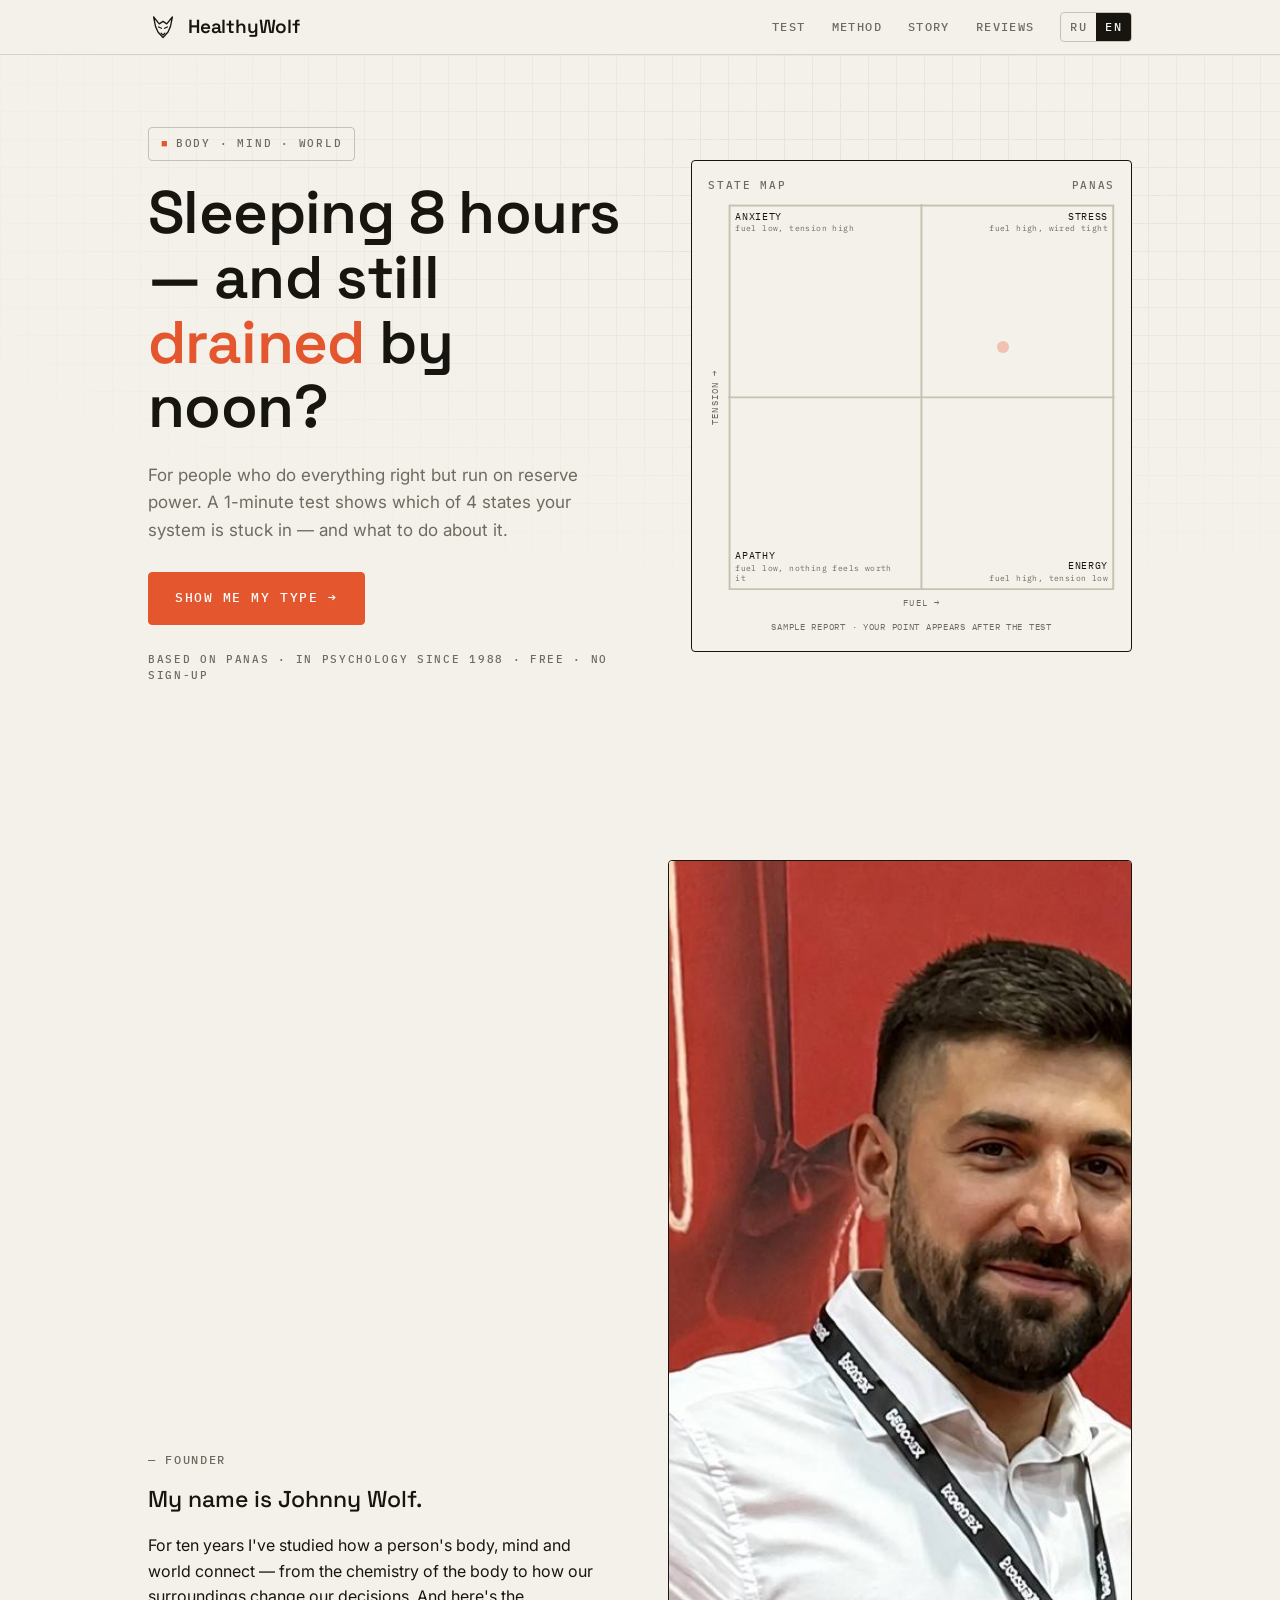
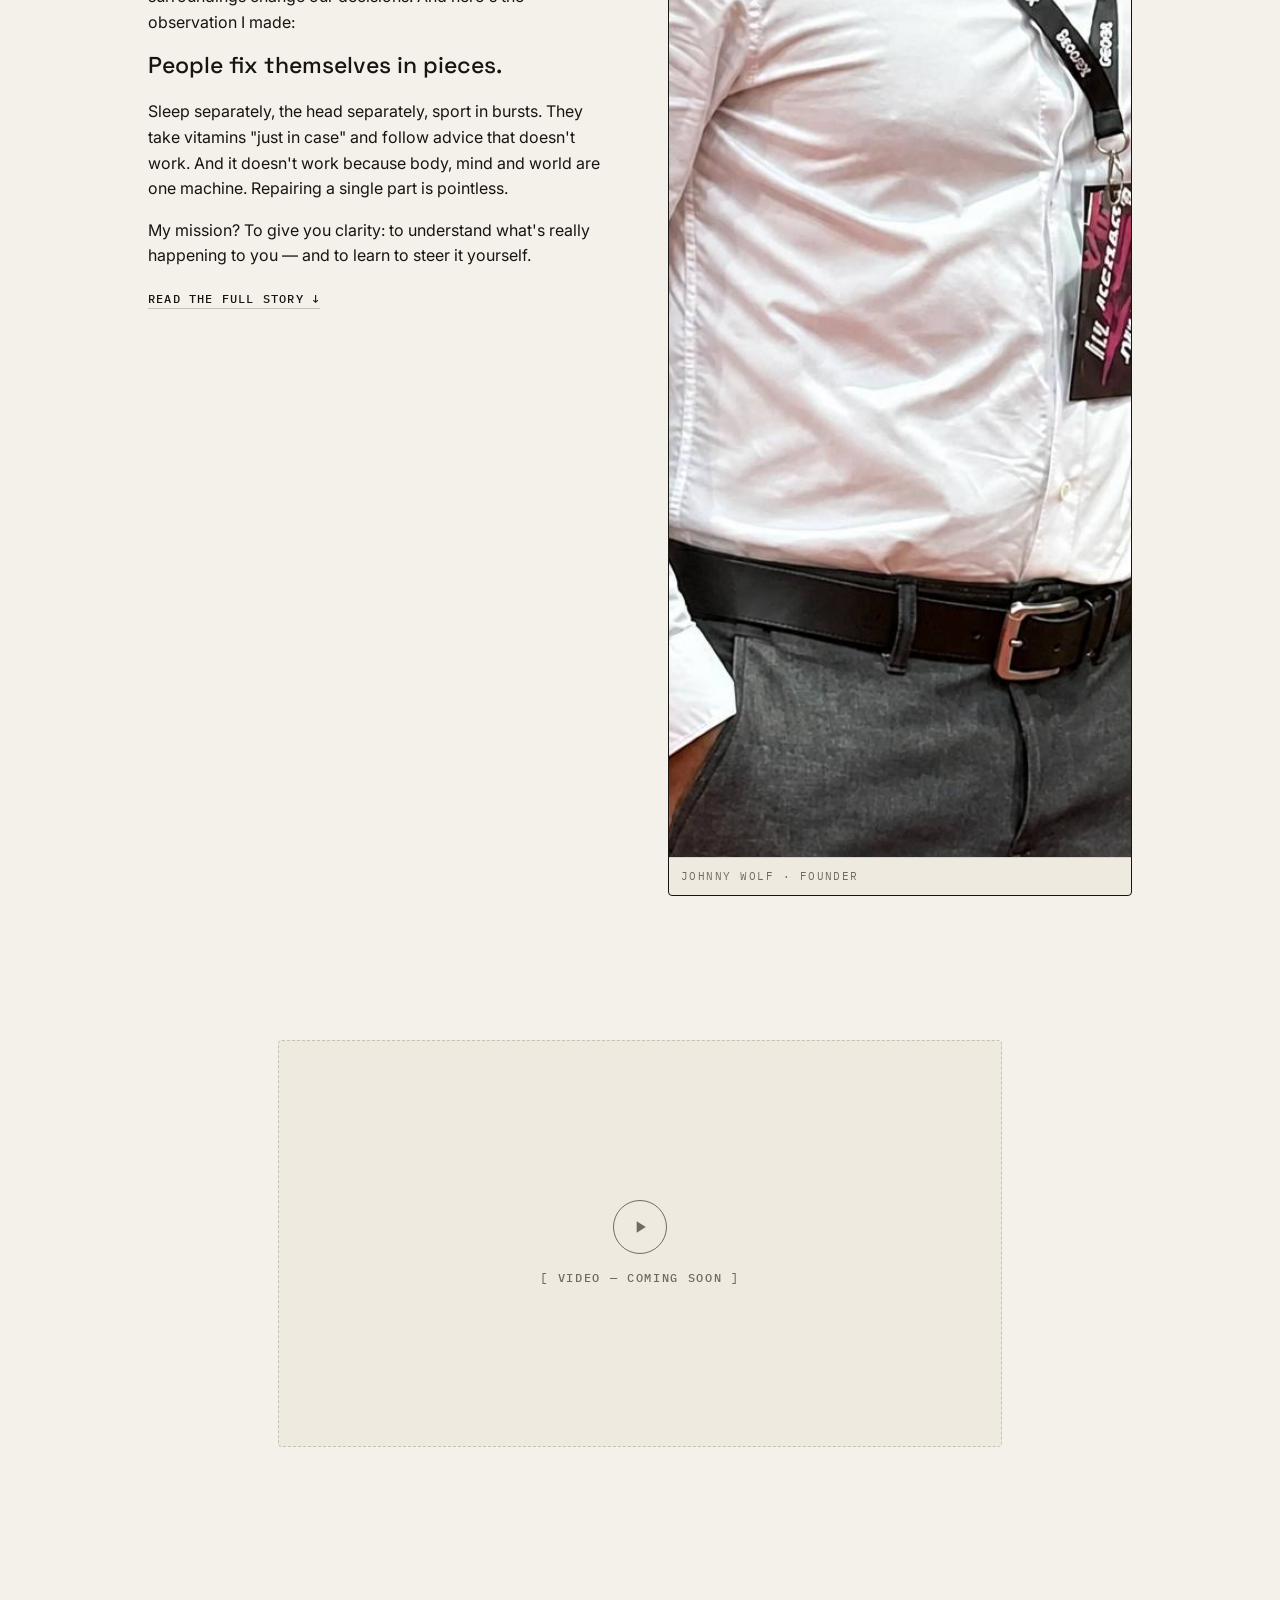
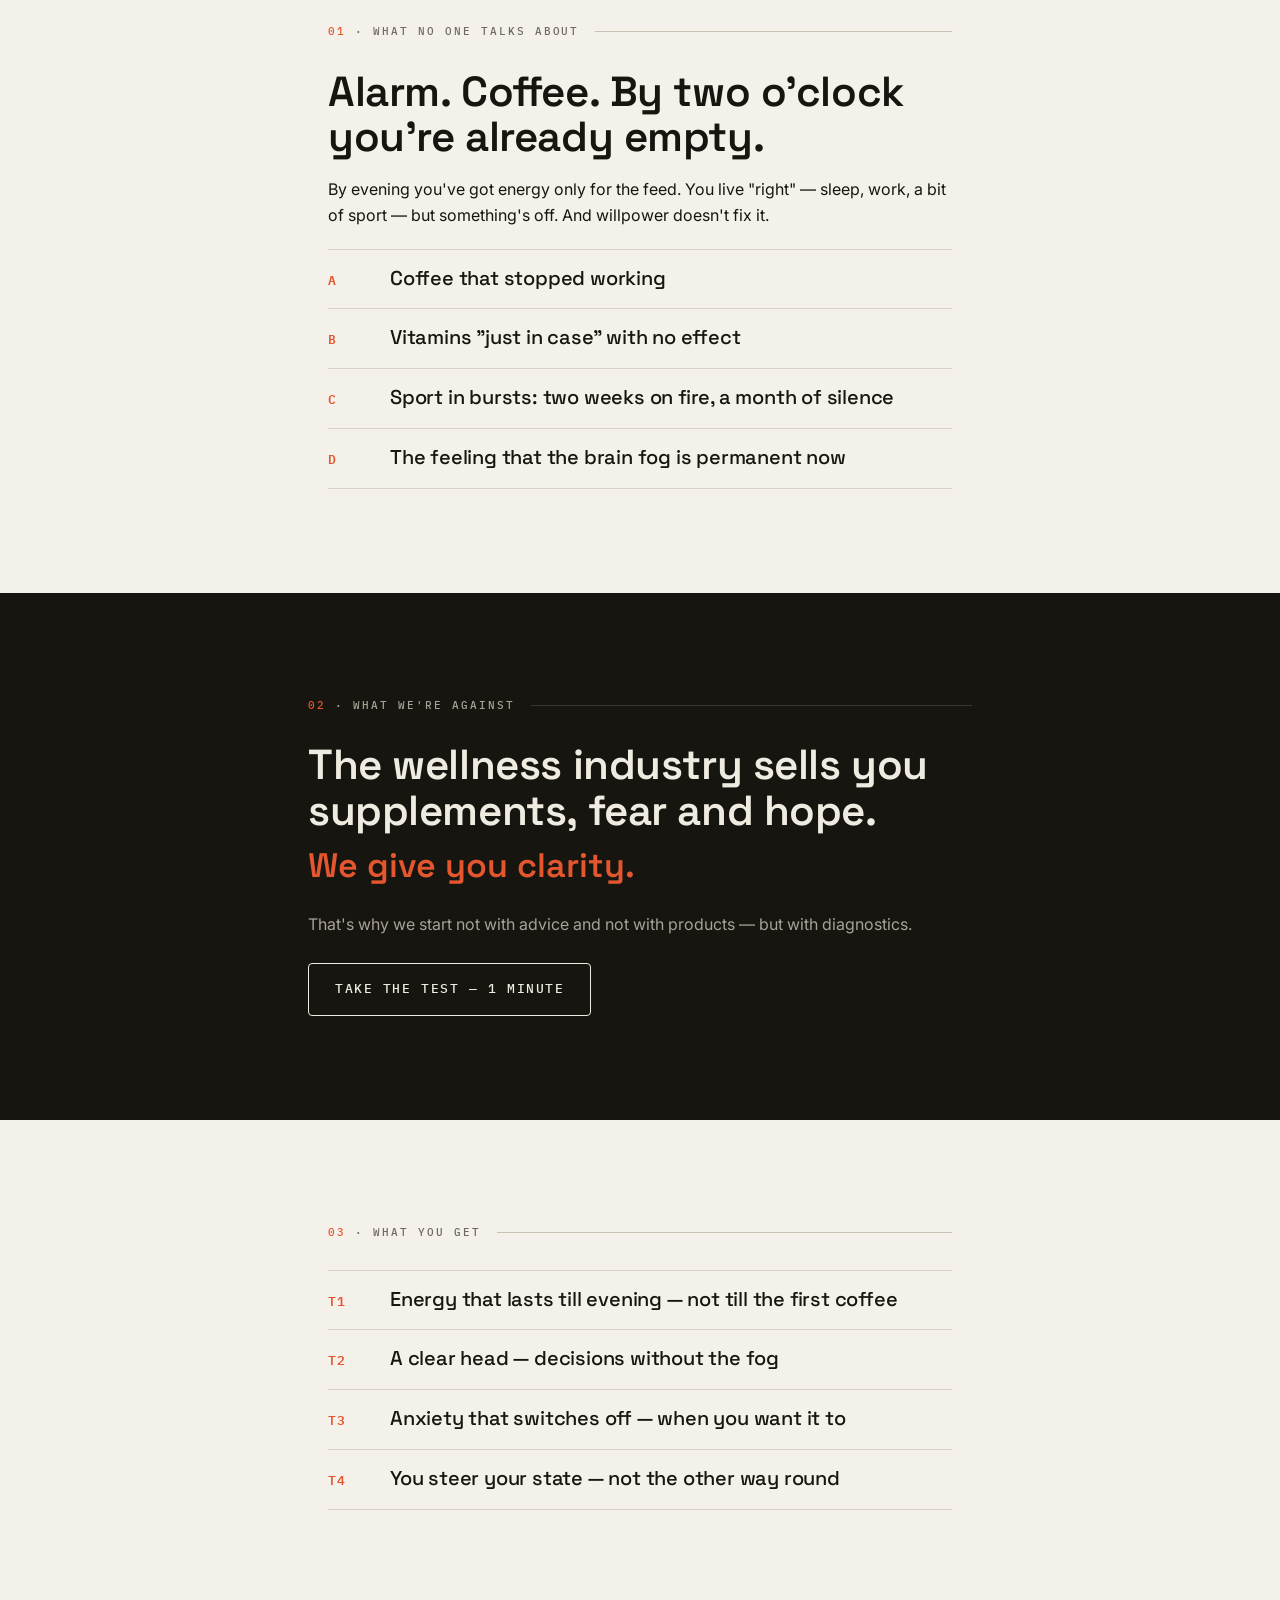
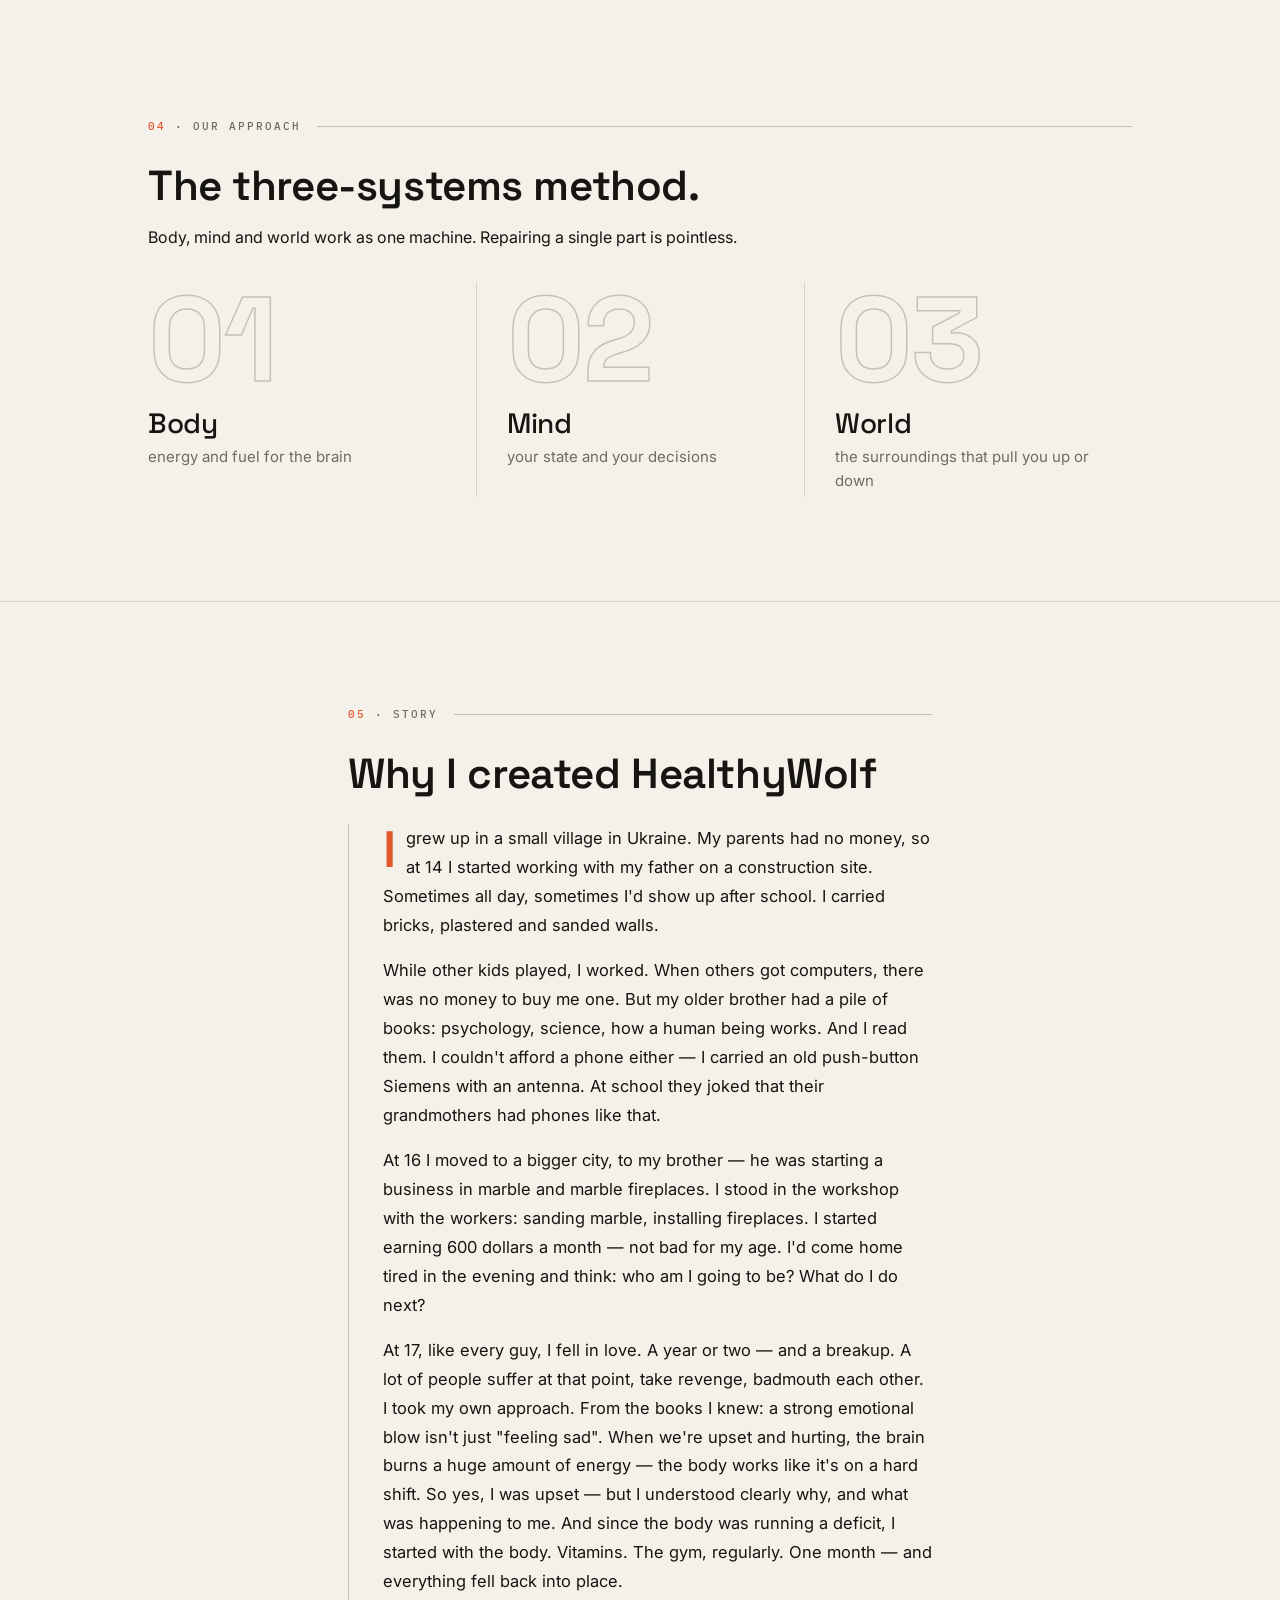
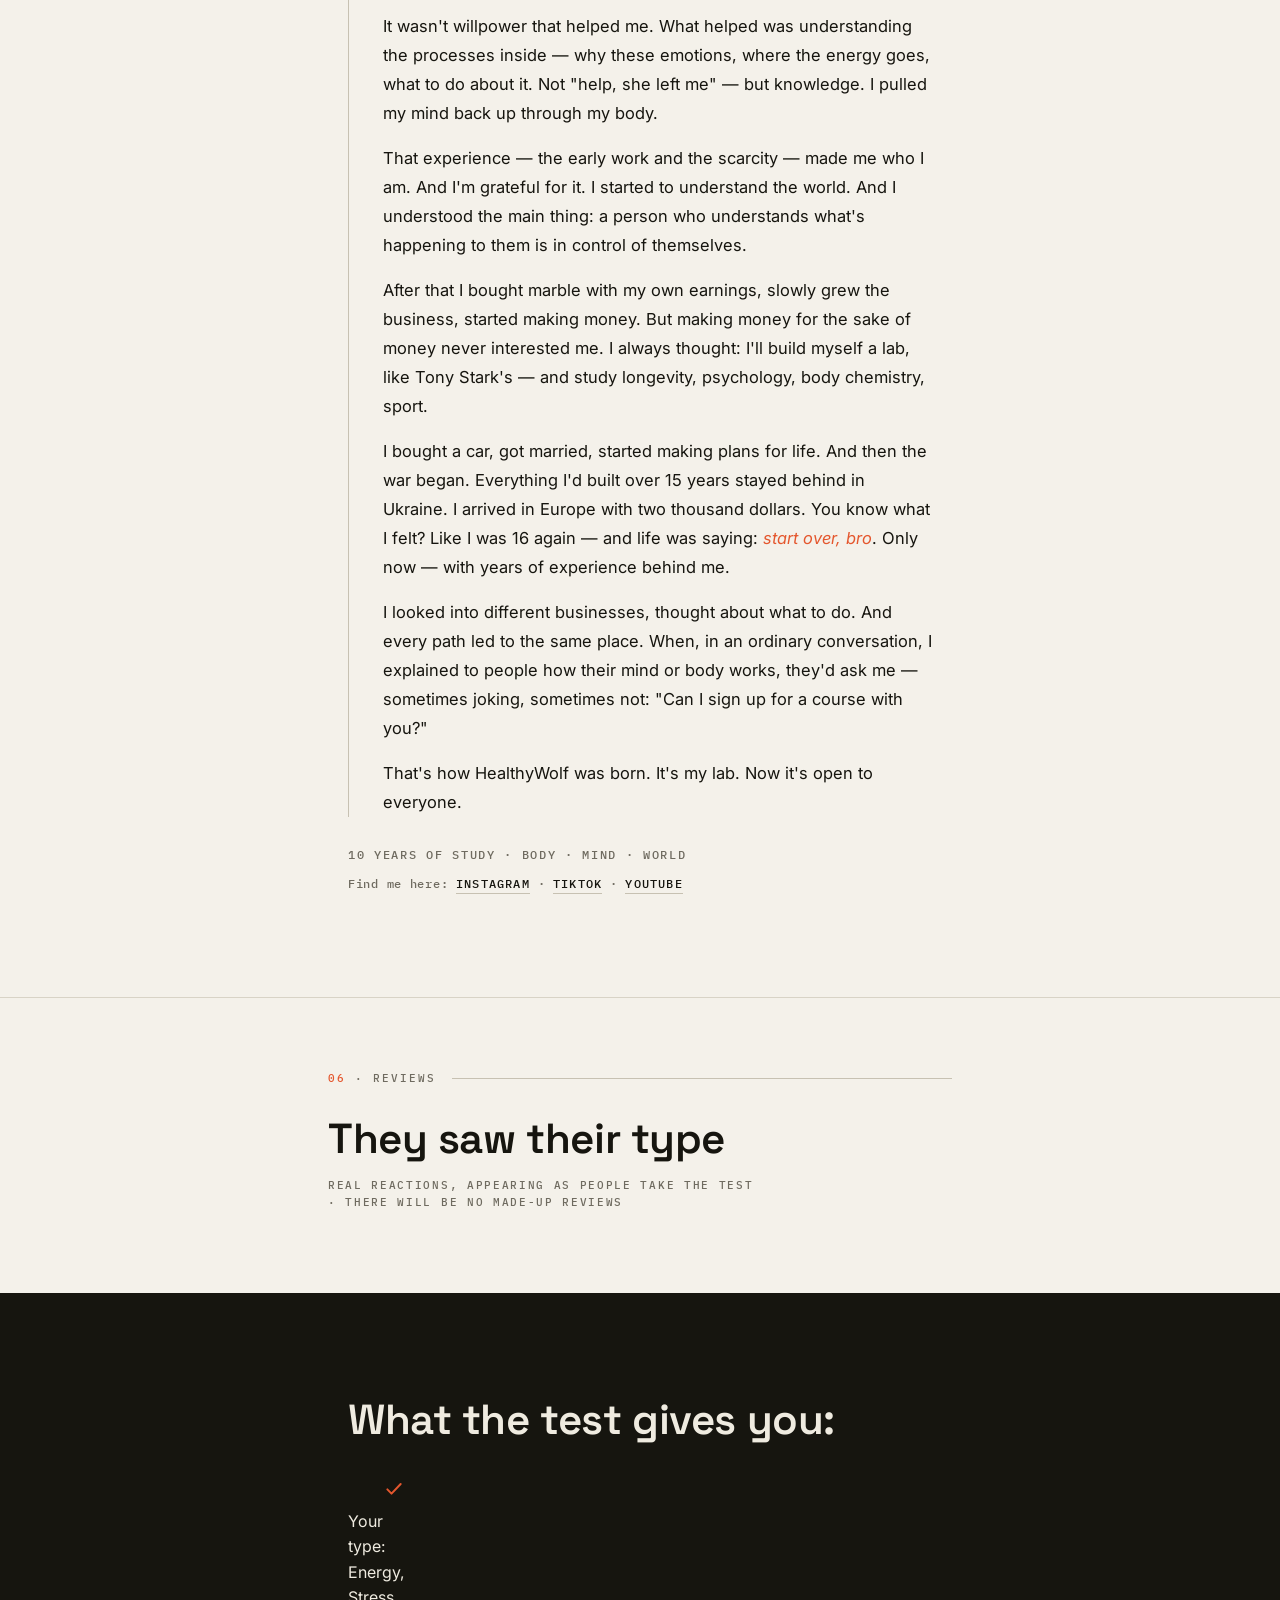
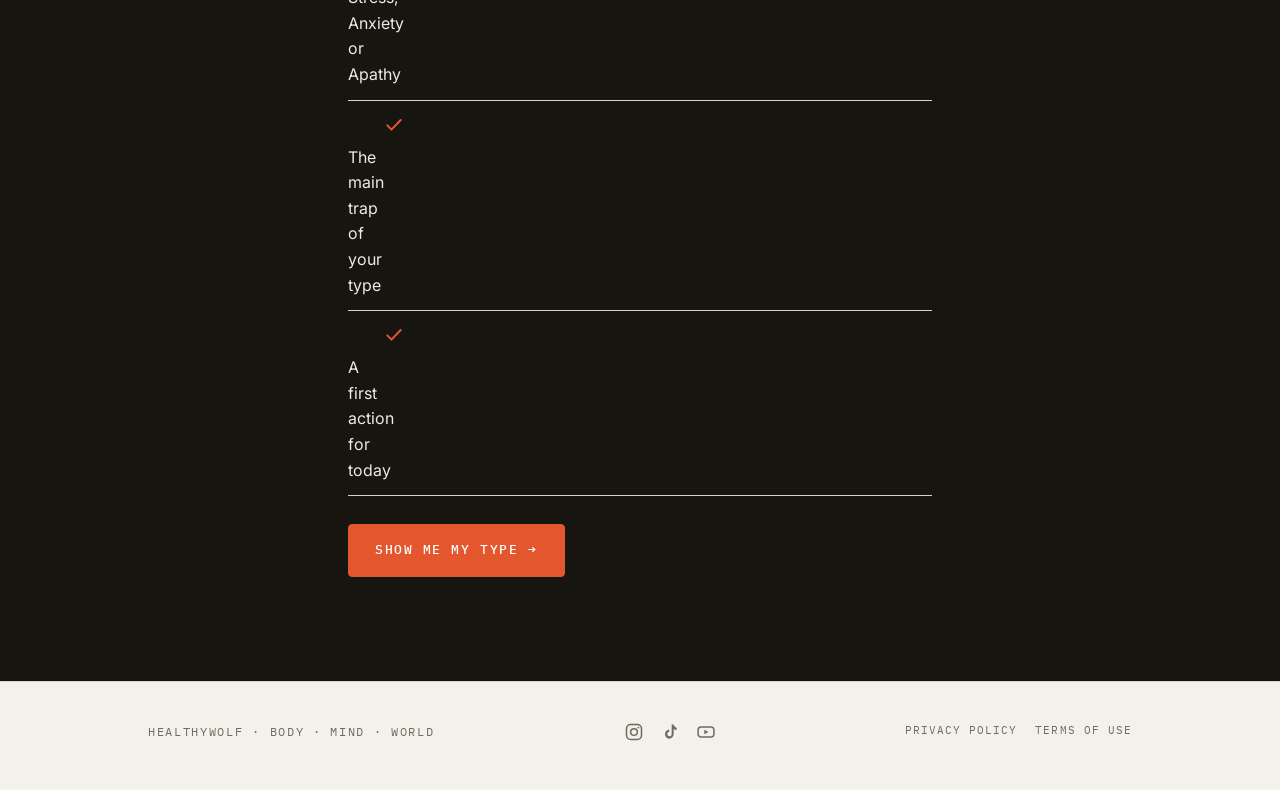
==== en/index.html @ 56a3a832 "Полная пересборка сайта: дизайн-система «Лабораторный отчёт» - Новый дизайн (бумага/чернила/оранжевы" ====
<!doctype html>
<html lang="en">
<head>
<meta charset="utf-8">
<meta name="viewport" content="width=device-width, initial-scale=1">
<title>HealthyWolf — body, mind, world. A 1-minute state test</title>
<meta name="description" content="Sleeping 8 hours and still drained by noon? A free 1-minute test based on PANAS shows which of 4 states your system is stuck in — Energy, Stress, Anxiety or Apathy — and what to do about it.">
<link rel="canonical" href="https://myhealthywolf.com/en/">
<link rel="alternate" hreflang="ru" href="https://myhealthywolf.com/">
<link rel="alternate" hreflang="en" href="https://myhealthywolf.com/en/">
<link rel="alternate" hreflang="x-default" href="https://myhealthywolf.com/">
<meta property="og:type" content="website">
<meta property="og:site_name" content="HealthyWolf">
<meta property="og:locale" content="en_US">
<meta property="og:url" content="https://myhealthywolf.com/en/">
<meta property="og:title" content="Which of the 4 states do you live in? A 1-minute test">
<meta property="og:description" content="Body, mind and world are one machine. A free PANAS-based test shows your type and your first action for today.">
<meta property="og:image" content="https://myhealthywolf.com/assets/og-en.png">
<meta property="og:image:width" content="1200">
<meta property="og:image:height" content="630">
<meta name="twitter:card" content="summary_large_image">
<meta name="twitter:title" content="Which of the 4 states do you live in? A 1-minute test">
<meta name="twitter:description" content="Body, mind and world are one machine. A free PANAS-based test shows your type.">
<meta name="twitter:image" content="https://myhealthywolf.com/assets/og-en.png">
<meta name="theme-color" content="#F4F1EA">
<link rel="icon" href="/assets/favicon.svg" type="image/svg+xml">
<link rel="apple-touch-icon" href="/assets/favicon.svg">
<link rel="preconnect" href="https://fonts.googleapis.com">
<link rel="preconnect" href="https://fonts.gstatic.com" crossorigin>
<link href="https://fonts.googleapis.com/css2?family=IBM+Plex+Mono:wght@400;500;600&family=Inter:wght@400;500;600&family=Space+Grotesk:wght@500;600;700&display=swap" rel="stylesheet">
<link rel="stylesheet" href="/assets/lab.css">
<script>document.documentElement.className += " js";</script>
<!-- ANALYTICS -->
</head>
<body>
<a class="skip" href="#test">To the test</a>

<!-- ============ NAV ============ -->
<header class="nav">
  <div class="nav__in">
    <a class="brand" href="/en/" aria-label="HealthyWolf — home">
      <svg viewBox="0 0 48 48" fill="none" stroke="currentColor" stroke-width="2.1" stroke-linejoin="round" stroke-linecap="round" aria-hidden="true">
        <path d="M9 8 L18 19 L24 15 L30 19 L39 8 L36 23 L32 32 L24 41 L16 32 L12 23 Z"/>
        <path d="M17 24 L21.5 26"/><path d="M31 24 L26.5 26"/><path d="M21 34 L24 37 L27 34"/>
      </svg>
      <span class="brand__name">Healthy<b>Wolf</b></span>
    </a>
    <button class="burger" aria-label="Menu" aria-expanded="false"><span></span></button>
    <nav class="nav__links" aria-label="Main navigation">
      <a href="/en/test/">Test</a>
      <a href="#method">Method</a>
      <a href="#story">Story</a>
      <a href="#reviews">Reviews</a>
      <span class="lang">
        <a href="/">RU</a>
        <a href="/en/" aria-current="true">EN</a>
      </span>
    </nav>
  </div>
</header>

<main>

<!-- ============ 2 · HERO ============ -->
<section class="hero" id="test">
  <div class="hero__grid-bg" aria-hidden="true"></div>
  <div class="wrap hero__in">
    <div>
      <span class="stamp"><span class="dot">■</span> Body · Mind · World</span>
      <h1>Sleeping 8 hours — and still <span class="accent">drained</span> by noon?</h1>
      <p class="hero__sub">For people who do everything right but run on reserve power. A 1-minute test shows which of 4 states your system is stuck in — and what to do about it.</p>
      <div class="hero__cta">
        <a class="btn btn--accent" href="/en/test/">Show me my type →</a>
      </div>
      <div class="mono sm hero__facts">Based on PANAS · in psychology since 1988 · free · no sign-up</div>
    </div>
    <div>
      <div class="quad">
        <div class="quad__head">
          <span class="mono sm">State map</span>
          <span class="mono sm">PANAS</span>
        </div>
        <div class="quad__plotwrap">
          <span class="quad__axis-y">Tension →</span>
          <div class="quad__plot">
            <svg class="quad__svg" viewBox="0 0 100 100" preserveAspectRatio="none" aria-hidden="true">
              <rect x="0.4" y="0.4" width="99.2" height="99.2" fill="none" stroke="#C7C1B2" stroke-width="0.5"/>
              <line x1="50" y1="0" x2="50" y2="100" stroke="#C7C1B2" stroke-width="0.5"/>
              <line x1="0" y1="50" x2="100" y2="50" stroke="#C7C1B2" stroke-width="0.5"/>
            </svg>
            <div class="quad__label tl">Anxiety<small>fuel low, tension high</small></div>
            <div class="quad__label tr">Stress<small>fuel high, wired tight</small></div>
            <div class="quad__label bl">Apathy<small>fuel low, nothing feels worth it</small></div>
            <div class="quad__label br">Energy<small>fuel high, tension low</small></div>
            <span class="quad__pt sample" style="left:71%;bottom:63%"></span>
          </div>
          <span class="quad__axis-x">Fuel →</span>
        </div>
        <div class="quad__note">sample report · your point appears after the test</div>
      </div>
    </div>
  </div>
</section>

<!-- ============ 3 · FOUNDER INTRO ============ -->
<section class="tight">
  <div class="wrap cols2">
    <div class="reveal">
      <span class="mono">— Founder</span>
      <p class="lead" style="margin-top:14px">My name is Johnny Wolf.</p>
      <p>For ten years I've studied how a person's body, mind and world connect — from the chemistry of the body to how our surroundings change our decisions. And here's the observation I made:</p>
      <p class="lead accent">People fix themselves in pieces.</p>
      <p>Sleep separately, the head separately, sport in bursts. They take vitamins "just in case" and follow advice that doesn't work. And it doesn't work because body, mind and world are one machine. Repairing a single part is pointless.</p>
      <p>My mission? To give you clarity: to understand what's really happening to you — and to learn to steer it yourself.</p>
      <a class="tlink" href="#story">Read the full story ↓</a>
    </div>
    <div class="reveal">
      <figure class="photo" style="margin:0">
        <img src="/assets/janov.png" alt="Johnny Wolf, founder of HealthyWolf" loading="lazy" width="980" height="1596">
        <figcaption class="photo__cap">Johnny Wolf · Founder</figcaption>
      </figure>
    </div>
  </div>
</section>

<!-- ============ 4 · VIDEO SLOT ============ -->
<section class="tight">
  <div class="wrap" style="max-width:820px">
    <div class="videoslot reveal">
      <span class="play"><svg viewBox="0 0 24 24" fill="currentColor" aria-hidden="true"><path d="M8 5v14l11-7z"/></svg></span>
      <span class="mono">[ Video — coming soon ]</span>
    </div>
  </div>
</section>

<!-- ============ 5 · PAIN ============ -->
<section>
  <div class="wrap" style="max-width:720px">
    <div class="rule"><span><span class="num">01</span> · What no one talks about</span></div>
    <h2 class="reveal">Alarm. Coffee. By two o'clock you're already empty.</h2>
    <p class="reveal" style="margin-top:18px">By evening you've got energy only for the feed. You live "right" — sleep, work, a bit of sport — but something's off. And willpower doesn't fix it.</p>
    <div class="ledger reveal" style="margin-top:20px">
      <div class="ledger__row"><span class="ledger__i">A</span><div><h3>Coffee that stopped working</h3></div></div>
      <div class="ledger__row"><span class="ledger__i">B</span><div><h3>Vitamins "just in case" with no effect</h3></div></div>
      <div class="ledger__row"><span class="ledger__i">C</span><div><h3>Sport in bursts: two weeks on fire, a month of silence</h3></div></div>
      <div class="ledger__row"><span class="ledger__i">D</span><div><h3>The feeling that the brain fog is permanent now</h3></div></div>
    </div>
  </div>
</section>

<!-- ============ 6 · ENEMY (dark) ============ -->
<section class="dark">
  <div class="wrap" style="max-width:760px">
    <div class="rule"><span><span class="num">02</span> · What we're against</span></div>
    <h2 class="reveal">The wellness industry sells you supplements, fear and hope.</h2>
    <p class="enemy-line reveal">We give you clarity.</p>
    <p class="reveal">That's why we start not with advice and not with products — but with diagnostics.</p>
    <div class="reveal" style="margin-top:26px">
      <a class="btn btn--ghost" href="/en/test/">Take the test — 1 minute</a>
    </div>
  </div>
</section>

<!-- ============ 7 · WHAT YOU GET ============ -->
<section>
  <div class="wrap" style="max-width:720px">
    <div class="rule"><span><span class="num">03</span> · What you get</span></div>
    <div class="ledger reveal">
      <div class="ledger__row"><span class="ledger__i">T1</span><div><h3>Energy that lasts till evening — not till the first coffee</h3></div></div>
      <div class="ledger__row"><span class="ledger__i">T2</span><div><h3>A clear head — decisions without the fog</h3></div></div>
      <div class="ledger__row"><span class="ledger__i">T3</span><div><h3>Anxiety that switches off — when you want it to</h3></div></div>
      <div class="ledger__row"><span class="ledger__i">T4</span><div><h3>You steer your state — not the other way round</h3></div></div>
    </div>
  </div>
</section>

<!-- ============ 8 · METHOD ============ -->
<section id="method">
  <div class="wrap">
    <div class="rule"><span><span class="num">04</span> · Our approach</span></div>
    <h2 class="reveal">The three-systems method.</h2>
    <p class="reveal" style="margin-top:16px;max-width:60ch">Body, mind and world work as one machine. Repairing a single part is pointless.</p>
    <div class="cols3">
      <div class="reveal">
        <span class="ghost-num">01</span>
        <h3>Body</h3>
        <p>energy and fuel for the brain</p>
      </div>
      <div class="reveal">
        <span class="ghost-num">02</span>
        <h3>Mind</h3>
        <p>your state and your decisions</p>
      </div>
      <div class="reveal">
        <span class="ghost-num">03</span>
        <h3>World</h3>
        <p>the surroundings that pull you up or down</p>
      </div>
    </div>
  </div>
</section>

<hr class="divider">

<!-- ============ 9 · STORY ============ -->
<section id="story">
  <div class="wrap story">
    <div class="rule"><span><span class="num">05</span> · Story</span></div>
    <h2 class="reveal" style="margin-bottom:28px">Why I created HealthyWolf</h2>
    <div class="story__body reveal">
      <p>I grew up in a small village in Ukraine. My parents had no money, so at 14 I started working with my father on a construction site. Sometimes all day, sometimes I'd show up after school. I carried bricks, plastered and sanded walls.</p>
      <p>While other kids played, I worked. When others got computers, there was no money to buy me one. But my older brother had a pile of books: psychology, science, how a human being works. And I read them. I couldn't afford a phone either — I carried an old push-button Siemens with an antenna. At school they joked that their grandmothers had phones like that.</p>
      <p>At 16 I moved to a bigger city, to my brother — he was starting a business in marble and marble fireplaces. I stood in the workshop with the workers: sanding marble, installing fireplaces. I started earning 600 dollars a month — not bad for my age. I'd come home tired in the evening and think: who am I going to be? What do I do next?</p>
      <p>At 17, like every guy, I fell in love. A year or two — and a breakup. A lot of people suffer at that point, take revenge, badmouth each other. I took my own approach. From the books I knew: a strong emotional blow isn't just "feeling sad". When we're upset and hurting, the brain burns a huge amount of energy — the body works like it's on a hard shift. So yes, I was upset — but I understood clearly why, and what was happening to me. And since the body was running a deficit, I started with the body. Vitamins. The gym, regularly. One month — and everything fell back into place.</p>
      <p>It wasn't willpower that helped me. What helped was understanding the processes inside — why these emotions, where the energy goes, what to do about it. Not "help, she left me" — but knowledge. I pulled my mind back up through my body.</p>
      <p>That experience — the early work and the scarcity — made me who I am. And I'm grateful for it. I started to understand the world. And I understood the main thing: a person who understands what's happening to them is in control of themselves.</p>
      <p>After that I bought marble with my own earnings, slowly grew the business, started making money. But making money for the sake of money never interested me. I always thought: I'll build myself a lab, like Tony Stark's — and study longevity, psychology, body chemistry, sport.</p>
      <p>I bought a car, got married, started making plans for life. And then the war began. Everything I'd built over 15 years stayed behind in Ukraine. I arrived in Europe with two thousand dollars. You know what I felt? Like I was 16 again — and life was saying: <em class="accent">start over, bro</em>. Only now — with years of experience behind me.</p>
      <p>I looked into different businesses, thought about what to do. And every path led to the same place. When, in an ordinary conversation, I explained to people how their mind or body works, they'd ask me — sometimes joking, sometimes not: "Can I sign up for a course with you?"</p>
      <p>That's how HealthyWolf was born. It's my lab. Now it's open to everyone.</p>
    </div>
    <div class="mono" style="margin-top:28px">10 years of study · Body · Mind · World</div>
    <div class="mono" style="margin-top:10px;text-transform:none;letter-spacing:0.06em">Find me here:
      <a class="tlink" href="https://instagram.com/myhealthywolf" target="_blank" rel="noopener">Instagram</a> ·
      <a class="tlink" href="https://tiktok.com/@myhealthywolf" target="_blank" rel="noopener">TikTok</a> ·
      <a class="tlink" href="https://youtube.com/@myhealthywolf" target="_blank" rel="noopener">YouTube</a>
    </div>
  </div>
</section>

<hr class="divider">

<!-- ============ 10 · REVIEWS ============ -->
<section id="reviews" class="tight">
  <div class="wrap" style="max-width:720px">
    <div class="rule"><span><span class="num">06</span> · Reviews</span></div>
    <h2 class="reveal">They saw their type</h2>
    <p class="mono sm reveal" style="margin-top:16px">Real reactions, appearing as people take the test · there will be no made-up reviews</p>
  </div>
</section>

<!-- ============ 11 · FINAL ============ -->
<section class="dark">
  <div class="wrap" style="max-width:680px">
    <h2 class="reveal">What the test gives you:</h2>
    <ul class="checks reveal" style="margin-top:22px">
      <li><svg class="check-ic" viewBox="0 0 24 24" fill="none" stroke="currentColor" stroke-width="2.4" stroke-linecap="round" stroke-linejoin="round" aria-hidden="true"><path d="M4 12.5l5 5L20 6"/></svg><span>Your type: Energy, Stress, Anxiety or Apathy</span></li>
      <li><svg class="check-ic" viewBox="0 0 24 24" fill="none" stroke="currentColor" stroke-width="2.4" stroke-linecap="round" stroke-linejoin="round" aria-hidden="true"><path d="M4 12.5l5 5L20 6"/></svg><span>The main trap of your type</span></li>
      <li><svg class="check-ic" viewBox="0 0 24 24" fill="none" stroke="currentColor" stroke-width="2.4" stroke-linecap="round" stroke-linejoin="round" aria-hidden="true"><path d="M4 12.5l5 5L20 6"/></svg><span>A first action for today</span></li>
    </ul>
    <a class="btn btn--accent reveal" href="/en/test/">Show me my type →</a>
  </div>
</section>

</main>

<!-- ============ 12 · FOOTER ============ -->
<footer class="footer">
  <div class="wrap footer__in">
    <div class="footer__brand">HealthyWolf · Body · Mind · World</div>
    <div class="footer__soc">
      <a href="https://instagram.com/myhealthywolf" target="_blank" rel="noopener" aria-label="Instagram">
        <svg viewBox="0 0 24 24" fill="none" stroke="currentColor" stroke-width="1.8" aria-hidden="true"><rect x="3" y="3" width="18" height="18" rx="5"/><circle cx="12" cy="12" r="4"/><circle cx="17.3" cy="6.7" r="1.1" fill="currentColor" stroke="none"/></svg>
      </a>
      <a href="https://tiktok.com/@myhealthywolf" target="_blank" rel="noopener" aria-label="TikTok">
        <svg viewBox="0 0 24 24" fill="currentColor" aria-hidden="true"><path d="M16.5 3c.3 2 1.5 3.5 3.5 3.9v2.6c-1.3 0-2.6-.4-3.6-1.1v6.1c0 3.1-2.4 5.5-5.4 5.5S6 17.6 6 14.5c0-2.9 2.2-5.2 5-5.4v2.7c-1.3.2-2.3 1.3-2.3 2.7 0 1.5 1.2 2.7 2.7 2.7s2.6-1.2 2.6-2.8V3h2.5z"/></svg>
      </a>
      <a href="https://youtube.com/@myhealthywolf" target="_blank" rel="noopener" aria-label="YouTube">
        <svg viewBox="0 0 24 24" fill="none" stroke="currentColor" stroke-width="1.8" aria-hidden="true"><rect x="2.5" y="6" width="19" height="12" rx="3.5"/><path d="M10 9.2l5 2.8-5 2.8z" fill="currentColor" stroke="none"/></svg>
      </a>
    </div>
    <div class="footer__legal">
      <a href="/en/privacy/">Privacy Policy</a>
      <a href="/en/terms/">Terms of Use</a>
    </div>
  </div>
</footer>

<script src="/assets/hw.js" defer></script>
</body>
</html>
---- assets/lab.css ----
/* ==========================================================================
   HealthyWolf — дизайн-система «Лабораторный отчёт».
   Единый CSS для всех страниц (RU в корне, EN в /en/).
   Тёплая бумага, чернила, единственный акцент — оранжевый (только по делу).
   ========================================================================== */

/* -------- токены -------- */
:root {
  --paper:   #F4F1EA;   /* фон — тёплая бумага */
  --paper-2: #EEEAE0;   /* чуть темнее для плашек */
  --ink:     #16150F;   /* текст — чернила */
  --ink-2:   #6F6B60;   /* вторичный текст (AA на бумаге ≈ 4.7:1) */
  --line:    #D8D3C6;   /* линии, волосяные разделители */
  --line-2:  #C7C1B2;   /* линии чуть контрастнее */
  --accent:  #E4572E;   /* ЕДИНСТВЕННЫЙ акцент */
  --cream:   #EFEBE0;   /* текст на тёмной секции */
  --cream-2: #A8A296;   /* вторичный текст на тёмной секции */

  --mono: "IBM Plex Mono", ui-monospace, "SFMono-Regular", Menlo, monospace;
  --sans: "Inter", system-ui, -apple-system, "Segoe UI", Roboto, sans-serif;
  --display: "Space Grotesk", var(--sans);

  --maxw: 1080px;
  --pad: clamp(20px, 5vw, 48px);
  --radius: 4px;
}

*, *::before, *::after { box-sizing: border-box; }

html { -webkit-text-size-adjust: 100%; scroll-behavior: smooth; }

body {
  margin: 0;
  background: var(--paper);
  color: var(--ink);
  font-family: var(--sans);
  font-size: 16px;
  line-height: 1.6;
  font-weight: 400;
  -webkit-font-smoothing: antialiased;
  text-rendering: optimizeLegibility;
  overflow-x: hidden;
}

img { max-width: 100%; display: block; }
a { color: inherit; }

/* -------- типографика -------- */
h1, h2, h3 {
  font-family: var(--display);
  font-weight: 600;
  line-height: 1.08;
  letter-spacing: -0.01em;
  margin: 0;
}
h1 { font-size: clamp(32px, 8vw, 60px); }
h2 { font-size: clamp(26px, 6vw, 42px); }
h3 { font-size: clamp(20px, 4.5vw, 28px); }

p { margin: 0 0 1em; max-width: 62ch; }
strong, b { font-weight: 600; }
em { font-style: italic; }

.accent { color: var(--accent); }
em.accent, .accent em { font-style: italic; }

/* mono-лейбл / данные */
.mono {
  font-family: var(--mono);
  text-transform: uppercase;
  letter-spacing: 0.14em;
  font-size: 12px;
  color: var(--ink-2);
  font-weight: 500;
}
.mono.sm { font-size: 10.5px; letter-spacing: 0.16em; }

/* mono-штамп в тонкой рамке [ ... ] */
.stamp {
  display: inline-flex;
  align-items: center;
  gap: 0.6em;
  font-family: var(--mono);
  text-transform: uppercase;
  letter-spacing: 0.16em;
  font-size: 11px;
  font-weight: 500;
  color: var(--ink-2);
  border: 1px solid var(--line-2);
  border-radius: var(--radius);
  padding: 7px 12px;
  background: transparent;
}
.stamp .dot { color: var(--accent); }

/* линейка-разделитель с mono-подписью: —— 01 · РАЗДЕЛ —— */
.rule {
  display: flex;
  align-items: center;
  gap: 16px;
  margin: 0 0 28px;
  font-family: var(--mono);
  text-transform: uppercase;
  letter-spacing: 0.18em;
  font-size: 11px;
  color: var(--ink-2);
  font-weight: 500;
}
.rule::after { content: ""; flex: 1; height: 1px; background: var(--line-2); }
.rule .num { color: var(--accent); }

/* контурные (stroke-only) огромные цифры */
.ghost-num {
  font-family: var(--display);
  font-weight: 700;
  font-size: clamp(56px, 14vw, 120px);
  line-height: 0.9;
  color: transparent;
  -webkit-text-stroke: 1.5px var(--line-2);
  letter-spacing: -0.02em;
}

/* -------- сетка / секции -------- */
.wrap { max-width: var(--maxw); margin: 0 auto; padding-left: var(--pad); padding-right: var(--pad); }
section { padding: clamp(56px, 11vw, 104px) 0; }
section.tight { padding: clamp(40px, 8vw, 72px) 0; }
.divider { border: none; border-top: 1px solid var(--line); margin: 0; }

/* -------- кнопки -------- */
.btn {
  display: inline-flex;
  align-items: center;
  gap: 0.6em;
  font-family: var(--mono);
  text-transform: uppercase;
  letter-spacing: 0.12em;
  font-size: 13px;
  font-weight: 500;
  padding: 15px 26px;
  border-radius: var(--radius);
  border: 1px solid var(--ink);
  background: var(--ink);
  color: var(--paper);
  cursor: pointer;
  text-decoration: none;
  transition: background .18s ease, color .18s ease, border-color .18s ease;
  -webkit-appearance: none;
  appearance: none;
}
.btn:hover { background: transparent; color: var(--ink); }

.btn--accent { background: var(--accent); border-color: var(--accent); color: #fff; }
.btn--accent:hover { background: transparent; color: var(--accent); }

.btn--ghost { background: transparent; color: var(--ink); }
.btn--ghost:hover { background: var(--ink); color: var(--paper); }

/* ghost-кнопка на тёмной секции */
.dark .btn--ghost { color: var(--cream); border-color: var(--cream); }
.dark .btn--ghost:hover { background: var(--accent); border-color: var(--accent); color: #fff; }

.btn--sm { padding: 11px 18px; font-size: 12px; }
.btn--block { display: flex; width: 100%; justify-content: center; }

/* текст-ссылка со стрелкой */
.tlink {
  font-family: var(--mono);
  text-transform: uppercase;
  letter-spacing: 0.1em;
  font-size: 12px;
  font-weight: 500;
  color: var(--ink);
  text-decoration: none;
  border-bottom: 1px solid var(--line-2);
  padding-bottom: 2px;
  transition: border-color .18s;
}
.tlink:hover { border-color: var(--accent); }

/* -------- NAV -------- */
.nav {
  position: sticky; top: 0; z-index: 50;
  background: color-mix(in srgb, var(--paper) 88%, transparent);
  -webkit-backdrop-filter: blur(8px); backdrop-filter: blur(8px);
  border-bottom: 1px solid var(--line);
}
.nav__in { max-width: var(--maxw); margin: 0 auto; padding: 12px var(--pad); display: flex; align-items: center; justify-content: space-between; gap: 16px; }
.brand { display: inline-flex; align-items: center; gap: 10px; text-decoration: none; color: var(--ink); }
.brand svg { width: 30px; height: 30px; display: block; }
.brand__name { font-family: var(--display); font-weight: 600; font-size: 19px; letter-spacing: -0.01em; }
.brand__name b { font-weight: 600; }

.nav__links { display: flex; align-items: center; gap: 26px; }
.nav__links a {
  font-family: var(--mono); text-transform: uppercase; letter-spacing: 0.12em;
  font-size: 11.5px; font-weight: 500; color: var(--ink-2); text-decoration: none;
  transition: color .15s;
}
.nav__links a:hover { color: var(--ink); }

.lang {
  display: inline-flex; border: 1px solid var(--line-2); border-radius: var(--radius);
  overflow: hidden; font-family: var(--mono); font-size: 11px; letter-spacing: 0.1em;
}
.lang a { padding: 5px 9px; text-decoration: none; color: var(--ink-2); }
.lang a[aria-current="true"] { background: var(--ink); color: var(--paper); }

.burger { display: none; background: none; border: 1px solid var(--line-2); border-radius: var(--radius); width: 40px; height: 38px; cursor: pointer; align-items: center; justify-content: center; }
.burger span { display: block; width: 18px; height: 1.5px; background: var(--ink); position: relative; }
.burger span::before, .burger span::after { content: ""; position: absolute; left: 0; width: 18px; height: 1.5px; background: var(--ink); }
.burger span::before { top: -5px; } .burger span::after { top: 5px; }

@media (max-width: 760px) {
  .nav__links {
    position: fixed; inset: 57px 0 auto 0; flex-direction: column; align-items: flex-start;
    gap: 0; background: var(--paper); border-bottom: 1px solid var(--line);
    padding: 8px var(--pad) 20px; transform: translateY(-120%); transition: transform .25s ease;
    box-shadow: 0 12px 24px rgba(0,0,0,.06);
  }
  .nav__links.open { transform: translateY(0); }
  .nav__links a { padding: 14px 0; width: 100%; border-bottom: 1px solid var(--line); font-size: 13px; }
  .nav__links .lang { margin-top: 14px; }
  .burger { display: inline-flex; }
}

/* -------- HERO -------- */
.hero { position: relative; padding-top: clamp(40px, 8vw, 72px); }
/* едва заметная миллиметровка */
.hero__grid-bg {
  position: absolute; inset: 0; pointer-events: none; z-index: 0;
  background-image:
    linear-gradient(var(--line) 1px, transparent 1px),
    linear-gradient(90deg, var(--line) 1px, transparent 1px);
  background-size: 28px 28px;
  -webkit-mask-image: radial-gradient(120% 80% at 70% 20%, #000 0%, transparent 72%);
  mask-image: radial-gradient(120% 80% at 70% 20%, #000 0%, transparent 72%);
  opacity: 0.5;
}
.hero__in { position: relative; z-index: 1; display: grid; grid-template-columns: 1.05fr 0.95fr; gap: clamp(28px, 5vw, 56px); align-items: center; }
.hero h1 { margin: 20px 0 22px; max-width: 15ch; }
.hero__sub { font-size: 17px; color: var(--ink-2); max-width: 44ch; margin-bottom: 28px; }
.hero__cta { display: flex; flex-wrap: wrap; align-items: center; gap: 18px; margin-bottom: 26px; }
.hero__facts { font-size: 10.5px; }

@media (max-width: 860px) {
  .hero__in { grid-template-columns: 1fr; }
  .hero__sub { max-width: 52ch; }
}

/* -------- КАРТА-КВАДРАНТ (прибор — единственная «коробка») -------- */
.quad {
  border: 1px solid var(--ink); border-radius: var(--radius); background: var(--paper);
  padding: 16px; position: relative;
}
.quad__head { display: flex; justify-content: space-between; align-items: baseline; margin-bottom: 10px; }
.quad__plotwrap { display: grid; grid-template-columns: 15px 1fr; grid-template-rows: 1fr 15px; gap: 5px; }
.quad__plot { grid-column: 2; grid-row: 1; position: relative; aspect-ratio: 1 / 1; width: 100%; }
.quad__svg { position: absolute; inset: 0; width: 100%; height: 100%; }
.quad__label {
  position: absolute; font-family: var(--mono); font-size: 9.5px; letter-spacing: 0.07em;
  text-transform: uppercase; color: var(--ink); line-height: 1.22; max-width: 44%;
}
.quad__label small { display: block; color: var(--ink-2); letter-spacing: 0.05em; font-size: 8px; margin-top: 2px; text-transform: none; }
.quad__label.tl { top: 7px; left: 7px; }
.quad__label.tr { top: 7px; right: 7px; text-align: right; }
.quad__label.bl { bottom: 7px; left: 7px; }
.quad__label.br { bottom: 7px; right: 7px; text-align: right; }
.quad__axis-x, .quad__axis-y { font-family: var(--mono); font-size: 9px; letter-spacing: 0.12em; text-transform: uppercase; color: var(--ink-2); align-self: center; justify-self: center; }
.quad__axis-x { grid-column: 2; grid-row: 2; }
.quad__axis-y { grid-column: 1; grid-row: 1; writing-mode: vertical-rl; rotate: 180deg; }

.quad__pt { position: absolute; width: 12px; height: 12px; border-radius: 50%; background: var(--accent); transform: translate(-50%, 50%); }
.quad__pt::after { content: ""; position: absolute; inset: -6px; border-radius: 50%; border: 1px solid var(--accent); opacity: .5; animation: pulse 2.6s ease-out infinite; }
.quad__pt.sample { background: color-mix(in srgb, var(--accent) 30%, transparent); }
.quad__pt.sample::after { display: none; }
.quad__note { font-family: var(--mono); font-size: 9px; letter-spacing: 0.08em; text-transform: uppercase; color: var(--ink-2); margin-top: 10px; text-align: center; }

@keyframes pulse { 0% { transform: scale(.7); opacity: .7; } 70% { transform: scale(1.9); opacity: 0; } 100% { opacity: 0; } }
@media (prefers-reduced-motion: reduce) { .quad__pt::after { animation: none; } }

/* -------- 2 колонки (интро основателя, «сейчас/обычно») -------- */
.cols2 { display: grid; grid-template-columns: 1fr 1fr; gap: clamp(28px, 5vw, 56px); align-items: center; }
@media (max-width: 800px) { .cols2 { grid-template-columns: 1fr; } .cols2.rev > *:first-child { order: 2; } }

.lead {
  font-family: var(--display); font-weight: 500; font-size: clamp(19px, 3vw, 23px);
  line-height: 1.3; color: var(--ink); margin: 0 0 18px; max-width: 26ch;
}

/* фото в рамке (разрешённая «коробка») */
.photo { border: 1px solid var(--ink); border-radius: var(--radius); overflow: hidden; background: var(--paper-2); }
.photo img { width: 100%; aspect-ratio: 3 / 4; object-fit: cover; object-position: 50% 12%; }
.photo__cap { font-family: var(--mono); font-size: 10.5px; letter-spacing: 0.14em; text-transform: uppercase; color: var(--ink-2); padding: 10px 12px; border-top: 1px solid var(--line); }

/* -------- слот под видео -------- */
.videoslot {
  border: 1.5px dashed var(--line-2); border-radius: var(--radius); aspect-ratio: 16 / 9;
  display: flex; flex-direction: column; align-items: center; justify-content: center; gap: 14px;
  color: var(--ink-2); background: var(--paper-2);
}
.videoslot .play { width: 54px; height: 54px; border: 1.5px solid var(--ink-2); border-radius: 50%; display: flex; align-items: center; justify-content: center; }
.videoslot .play svg { width: 20px; height: 20px; }

/* -------- ЛЕДЖЕР (списки-строки вместо карточек) -------- */
.ledger { border-top: 1px solid var(--line); }
.ledger__row { display: grid; grid-template-columns: 44px 1fr; gap: 18px; align-items: baseline; padding: 18px 0; border-bottom: 1px solid var(--line); }
.ledger__i { font-family: var(--mono); font-size: 13px; font-weight: 600; color: var(--accent); letter-spacing: 0.05em; }
.ledger__row h3 { font-size: clamp(17px, 3vw, 20px); font-family: var(--display); font-weight: 500; }
.ledger__row p { margin: 4px 0 0; color: var(--ink-2); font-size: 15px; }
.ledger--tick .ledger__i { color: var(--accent); }

/* галочки-список */
.checks { list-style: none; padding: 0; margin: 18px 0 28px; }
.checks li { display: grid; grid-template-columns: 26px 1fr; gap: 10px; padding: 12px 0; border-bottom: 1px solid var(--line); align-items: start; }
.checks li::before { content: ""; }
.check-ic { width: 20px; height: 20px; color: var(--accent); margin-top: 2px; }

/* -------- ТЁМНАЯ секция (враг) -------- */
.dark { background: var(--ink); color: var(--cream); }
.dark h2 { color: var(--cream); }
.dark .rule { color: var(--cream-2); }
.dark .rule::after { background: #3a382e; }
.dark .stamp { color: var(--cream-2); border-color: #3a382e; }
.dark .enemy-line { font-family: var(--display); font-weight: 600; color: var(--accent); font-size: clamp(24px, 5vw, 34px); margin: 6px 0 18px; }
.dark p { color: var(--cream-2); }

/* -------- МЕТОД: 3 колонки с вертикальными линиями -------- */
.cols3 { display: grid; grid-template-columns: repeat(3, 1fr); gap: 0; margin-top: 32px; }
.cols3 > div { padding: 4px clamp(16px, 3vw, 30px); border-left: 1px solid var(--line); }
.cols3 > div:first-child { border-left: none; padding-left: 0; }
.cols3 h3 { margin: 14px 0 6px; font-family: var(--display); font-weight: 500; }
.cols3 p { color: var(--ink-2); font-size: 15px; margin: 0; }
@media (max-width: 760px) {
  .cols3 { grid-template-columns: 1fr; }
  .cols3 > div { border-left: none; border-top: 1px solid var(--line); padding: 22px 0; }
  .cols3 > div:first-child { border-top: none; padding-top: 0; }
}

/* -------- ИСТОРИЯ (editorial с левой линией) -------- */
.story { max-width: 68ch; }
.story__body { border-left: 1px solid var(--line-2); padding-left: clamp(18px, 4vw, 34px); }
.story__body p { font-size: 16.5px; line-height: 1.75; max-width: 60ch; color: var(--ink); }
.story__body p:first-child::first-letter {
  font-family: var(--display); font-weight: 600; font-size: 3.1em; line-height: .8;
  float: left; margin: 6px 10px 0 0; color: var(--accent);
}

/* -------- FOOTER -------- */
.footer { border-top: 1px solid var(--line); padding: 40px 0 48px; }
.footer__in { display: flex; flex-wrap: wrap; gap: 22px 40px; justify-content: space-between; align-items: flex-start; }
.footer__brand { font-family: var(--mono); text-transform: uppercase; letter-spacing: 0.14em; font-size: 12px; color: var(--ink-2); }
.footer__soc { display: flex; gap: 16px; align-items: center; }
.footer__soc a { color: var(--ink-2); transition: color .15s; }
.footer__soc a:hover { color: var(--accent); }
.footer__soc svg { width: 20px; height: 20px; display: block; }
.footer__legal { display: flex; gap: 18px; font-family: var(--mono); font-size: 10.5px; letter-spacing: 0.1em; text-transform: uppercase; }
.footer__legal a { color: var(--ink-2); text-decoration: none; border-bottom: 1px solid transparent; }
.footer__legal a:hover { border-color: var(--line-2); }

/* -------- fade-up при скролле (только если есть JS; иначе контент виден) -------- */
.js .reveal { opacity: 0; transform: translateY(16px); transition: opacity .6s ease, transform .6s ease; }
.js .reveal.in { opacity: 1; transform: none; }
@media (prefers-reduced-motion: reduce) { .js .reveal { opacity: 1; transform: none; transition: none; } }

/* ==========================================================================
   ВОРОНКА ТЕСТА (/test/, /test/quiz/, /test/result/)
   ========================================================================== */
.funnel { min-height: 100vh; display: flex; flex-direction: column; }
.funnel .wrap { width: 100%; }
.center-narrow { max-width: 620px; margin: 0 auto; text-align: center; }

/* превью квадранта с 4 состояниями (на /test/) */
.quad-preview { max-width: 420px; margin: 32px auto 0; }
.type-list { list-style: none; padding: 0; margin: 26px 0 0; text-align: left; }
.type-list li { display: grid; grid-template-columns: auto 1fr; gap: 12px; padding: 12px 0; border-bottom: 1px solid var(--line); align-items: baseline; }
.type-list .tname { font-family: var(--display); font-weight: 600; font-size: 15px; letter-spacing: 0.02em; }
.type-list .tform { font-family: var(--mono); font-size: 11px; text-transform: uppercase; letter-spacing: 0.08em; color: var(--ink-2); }

/* -------- QUIZ -------- */
.quiz { flex: 1; display: flex; flex-direction: column; justify-content: center; padding: 40px 0; }
.quiz__bar { height: 3px; background: var(--line); border-radius: 2px; overflow: hidden; margin-bottom: 40px; }
.quiz__bar > i { display: block; height: 100%; background: var(--accent); width: 0; transition: width .35s ease; }
.quiz__meta { display: flex; justify-content: space-between; align-items: baseline; margin-bottom: 30px; }
.quiz__count { font-family: var(--mono); font-size: 12px; letter-spacing: 0.14em; text-transform: uppercase; color: var(--ink-2); }
.quiz__count b { color: var(--accent); }
.quiz__layer { font-family: var(--mono); font-size: 10.5px; letter-spacing: 0.14em; text-transform: uppercase; color: var(--ink-2); }
.quiz__frame { font-family: var(--mono); font-size: 11px; letter-spacing: 0.1em; text-transform: uppercase; color: var(--ink-2); margin-bottom: 10px; }
.quiz__word { font-family: var(--display); font-weight: 600; font-size: clamp(34px, 9vw, 56px); line-height: 1.05; margin-bottom: 34px; }
.scale { display: grid; grid-template-columns: repeat(5, 1fr); gap: 8px; }
.scale button {
  font-family: var(--mono); font-size: 18px; font-weight: 600; padding: 18px 0;
  border: 1px solid var(--line-2); border-radius: var(--radius); background: var(--paper);
  color: var(--ink); cursor: pointer; transition: all .14s ease;
}
.scale button:hover, .scale button:focus-visible { border-color: var(--accent); color: var(--accent); background: color-mix(in srgb, var(--accent) 6%, var(--paper)); outline: none; }
.scale button.sel { background: var(--accent); border-color: var(--accent); color: #fff; }
.scale__ends { display: flex; justify-content: space-between; margin-top: 10px; font-family: var(--mono); font-size: 10px; letter-spacing: 0.1em; text-transform: uppercase; color: var(--ink-2); }
.quiz__back { margin-top: 30px; background: none; border: none; cursor: pointer; font-family: var(--mono); font-size: 11px; letter-spacing: 0.12em; text-transform: uppercase; color: var(--ink-2); padding: 6px 0; }
.quiz__back:hover { color: var(--ink); }

/* -------- RESULT -------- */
.result__stamps { display: flex; flex-wrap: wrap; gap: 10px; margin-bottom: 26px; }
.result__type { font-family: var(--display); font-weight: 700; font-size: clamp(44px, 13vw, 88px); line-height: .95; letter-spacing: -0.02em; margin: 8px 0 10px; }
.result__form { font-family: var(--mono); font-size: 13px; letter-spacing: 0.1em; text-transform: uppercase; color: var(--accent); margin-bottom: 14px; }
.result__gist { font-size: 18px; max-width: 46ch; color: var(--ink); }
.fig-label { font-family: var(--mono); font-size: 11px; letter-spacing: 0.14em; text-transform: uppercase; color: var(--ink-2); margin-bottom: 14px; }

/* лестница состояний */
.ladder { border: 1px solid var(--line); border-radius: var(--radius); overflow: hidden; }
.ladder__step { display: grid; grid-template-columns: 40px 1fr auto; gap: 14px; align-items: center; padding: 16px 18px; border-bottom: 1px solid var(--line); position: relative; }
.ladder__step:last-child { border-bottom: none; }
.ladder__step .s-i { font-family: var(--mono); font-size: 12px; color: var(--ink-2); }
.ladder__step .s-name { font-family: var(--display); font-weight: 600; font-size: 17px; }
.ladder__step .s-form { font-family: var(--mono); font-size: 10.5px; text-transform: uppercase; letter-spacing: 0.08em; color: var(--ink-2); }
.ladder__step.on { background: color-mix(in srgb, var(--accent) 8%, var(--paper)); }
.ladder__step.on .s-name { color: var(--accent); }
.ladder__you { display: inline-flex; align-items: center; gap: 7px; font-family: var(--mono); font-size: 10.5px; letter-spacing: 0.1em; text-transform: uppercase; color: var(--accent); }
.ladder__you .d { width: 9px; height: 9px; border-radius: 50%; background: var(--accent); position: relative; }
.ladder__you .d::after { content: ""; position: absolute; inset: -5px; border: 1px solid var(--accent); border-radius: 50%; animation: pulse 2.6s ease-out infinite; }

/* таблица баллов */
.scoretable { width: 100%; border-collapse: collapse; font-family: var(--mono); }
.scoretable th, .scoretable td { border: 1px solid var(--line); padding: 12px 14px; text-align: right; font-size: 13px; }
.scoretable th { text-transform: uppercase; letter-spacing: 0.1em; font-size: 10.5px; color: var(--ink-2); font-weight: 500; }
.scoretable td:first-child, .scoretable th:first-child { text-align: left; }
.scoretable tbody th { text-align: left; }
.scoretable .hi { color: var(--accent); }
.scoretable__note { font-family: var(--mono); font-size: 10px; letter-spacing: 0.1em; text-transform: uppercase; color: var(--ink-2); margin-top: 10px; }

/* разбор A–D */
.breakdown h3 { font-family: var(--display); font-weight: 600; font-size: clamp(20px, 4vw, 26px); margin: 0 0 12px; }
.breakdown .sec { padding: 30px 0; border-top: 1px solid var(--line); }
.breakdown .sec:first-child { border-top: none; }
.breakdown p { color: var(--ink); }
.step-list { display: grid; gap: 20px; margin-top: 18px; }
.step-list .step { display: grid; grid-template-columns: auto 1fr; gap: 18px; align-items: start; }
.step-list .step .n { font-family: var(--display); font-weight: 700; font-size: 40px; line-height: .9; color: transparent; -webkit-text-stroke: 1.4px var(--accent); }
.step-list .step p { margin: 0; color: var(--ink-2); }
.compare { display: grid; grid-template-columns: 1fr 1fr; gap: 16px; margin: 18px 0; }
.compare .cell { border: 1px solid var(--line); border-radius: var(--radius); padding: 16px; }
.compare .cell .k { font-family: var(--mono); font-size: 10.5px; letter-spacing: 0.12em; text-transform: uppercase; color: var(--ink-2); }
.compare .cell .v { font-family: var(--display); font-weight: 700; font-size: 30px; margin-top: 6px; }
@media (max-width: 600px) { .compare { grid-template-columns: 1fr 1fr; } }

/* email-гейт */
.gate { position: relative; }
.gate__locked { filter: blur(7px); pointer-events: none; user-select: none; }
.gate.open .gate__locked { filter: none; pointer-events: auto; user-select: auto; }
.gate__lockbadge { position: absolute; top: 12px; left: 50%; transform: translateX(-50%); z-index: 3; }
.gate.open .gate__lockbadge { display: none; }
.gate__card {
  position: absolute; top: 40px; left: 50%; transform: translateX(-50%);
  width: min(460px, 92%); z-index: 4; background: var(--paper);
  border: 1px solid var(--ink); border-radius: var(--radius); padding: 26px 24px; text-align: center;
  box-shadow: 0 20px 50px rgba(22,21,15,.14);
}
.gate.open .gate__card { display: none; }
.gate__card h3 { font-family: var(--display); font-weight: 600; font-size: 21px; margin-bottom: 8px; }
.gate__card p { color: var(--ink-2); font-size: 14px; margin-bottom: 18px; max-width: none; }
.gate__form { display: flex; flex-direction: column; gap: 10px; }
.gate__form input[type=email] {
  font-family: var(--mono); font-size: 14px; padding: 14px 14px; border: 1px solid var(--line-2);
  border-radius: var(--radius); background: var(--paper); color: var(--ink); width: 100%;
}
.gate__form input[type=email]:focus { outline: none; border-color: var(--accent); }
.gate__ok { font-family: var(--mono); font-size: 11px; letter-spacing: 0.1em; text-transform: uppercase; color: var(--accent); margin-top: 8px; min-height: 14px; }
.gate__err { color: var(--accent); }

.gate__done { display: none; text-align: center; font-family: var(--mono); font-size: 12px; letter-spacing: 0.1em; text-transform: uppercase; color: var(--accent); border: 1px solid var(--accent); border-radius: var(--radius); padding: 14px; margin-bottom: 26px; }
.gate.open .gate__done { display: block; }

.result__actions { display: flex; flex-wrap: wrap; gap: 14px; margin-top: 36px; }

/* -------- юридические страницы -------- */
.legal { max-width: 720px; }
.legal h1 { font-size: clamp(28px, 6vw, 40px); margin-bottom: 8px; }
.legal h2 { font-size: clamp(19px, 3vw, 24px); margin: 34px 0 10px; }
.legal p, .legal li { color: var(--ink); font-size: 15.5px; }
.legal ul { padding-left: 20px; }
.legal li { margin-bottom: 8px; }
.legal .updated { font-family: var(--mono); font-size: 11px; letter-spacing: 0.12em; text-transform: uppercase; color: var(--ink-2); margin-bottom: 30px; }

/* -------- утилиты -------- */
.mt0 { margin-top: 0; } .mb0 { margin-bottom: 0; }
.muted { color: var(--ink-2); }
.nowrap { white-space: nowrap; }
.skip { position: absolute; left: -9999px; }
.skip:focus { left: 12px; top: 12px; position: fixed; background: var(--ink); color: var(--paper); padding: 10px 14px; z-index: 100; border-radius: var(--radius); }
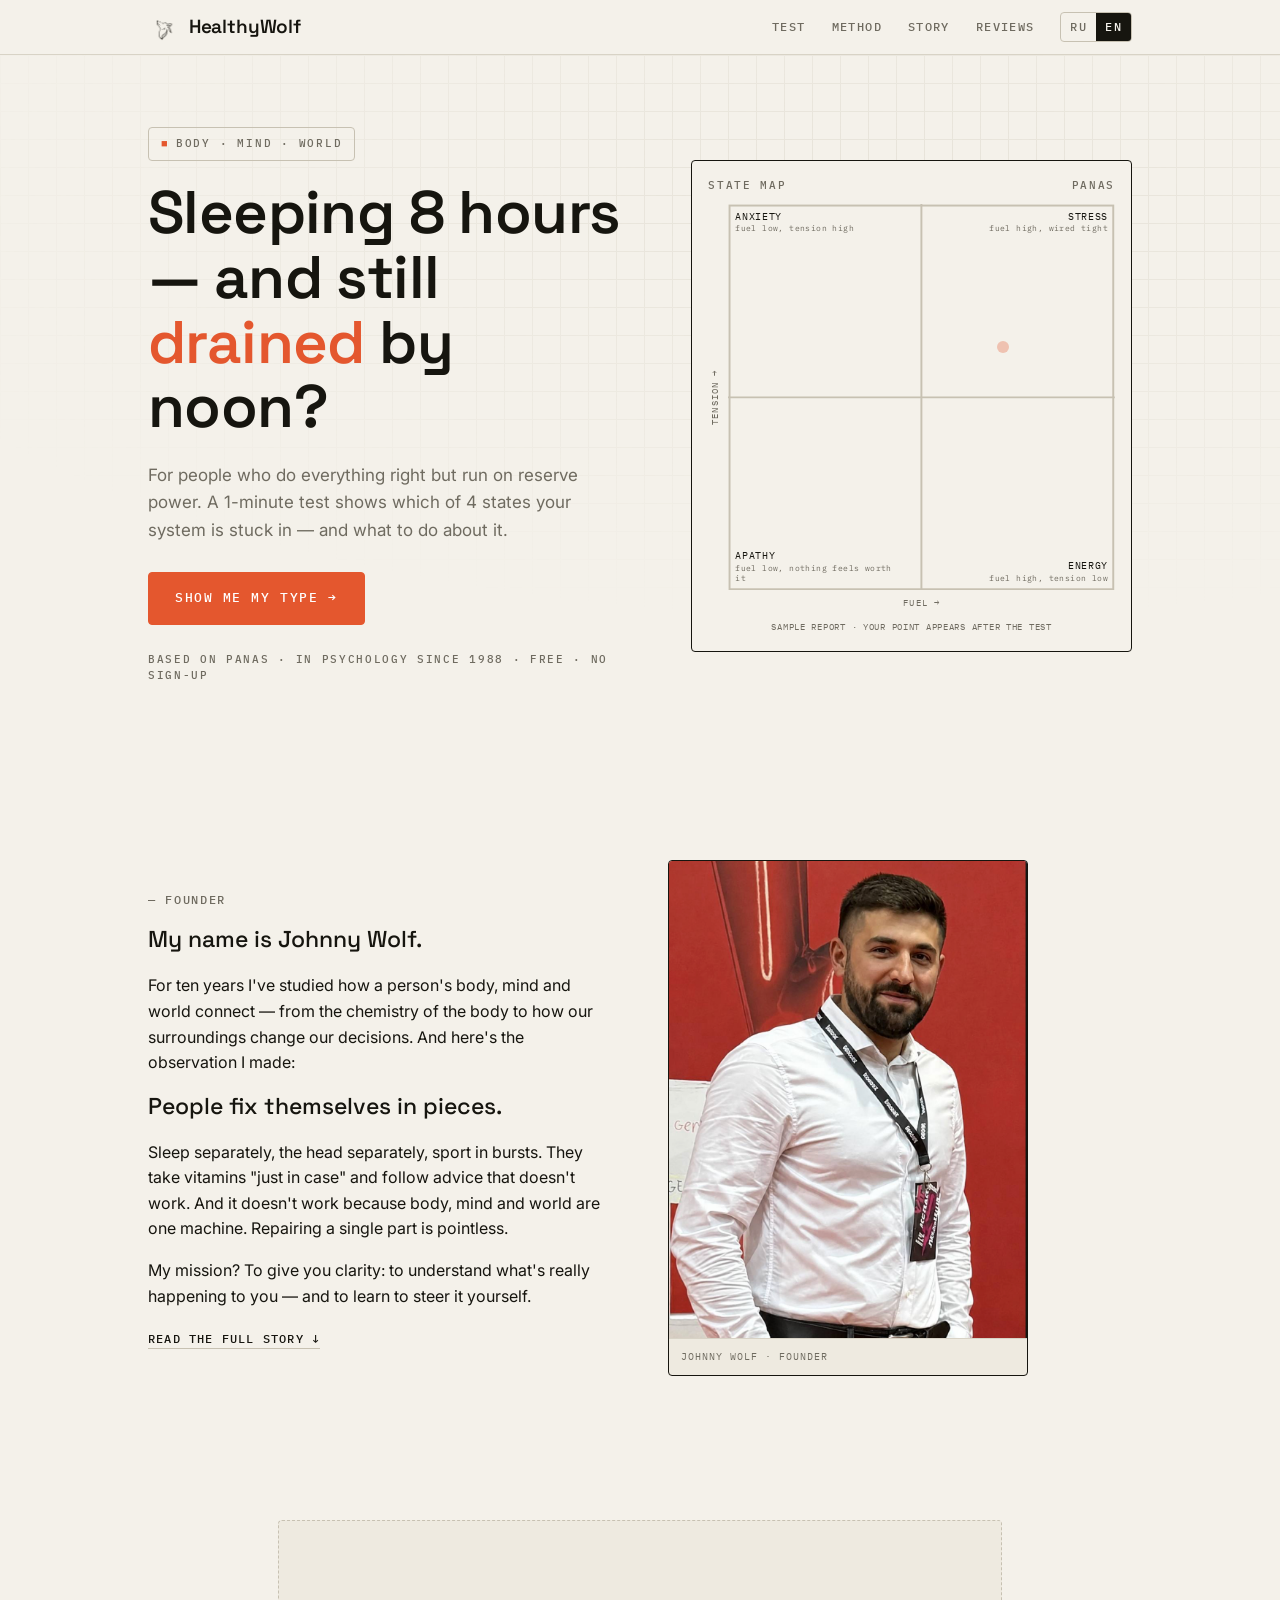
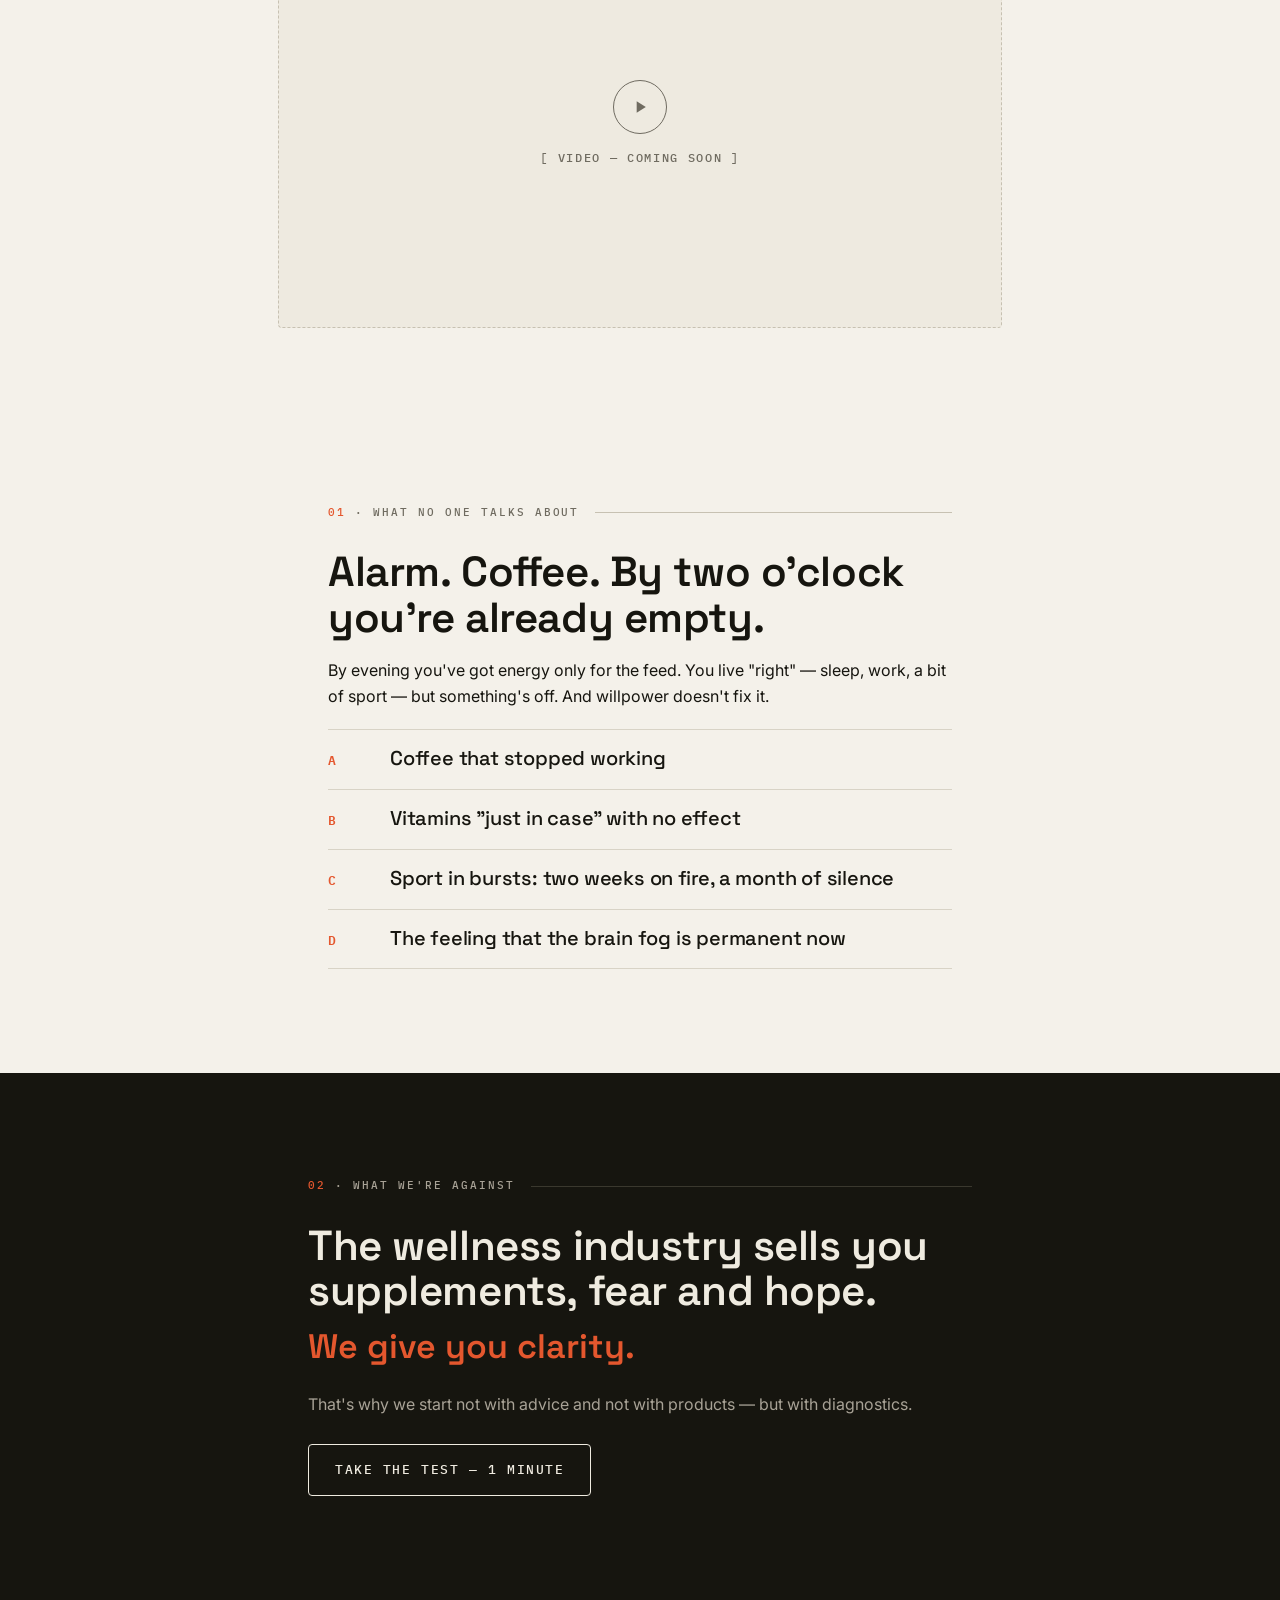
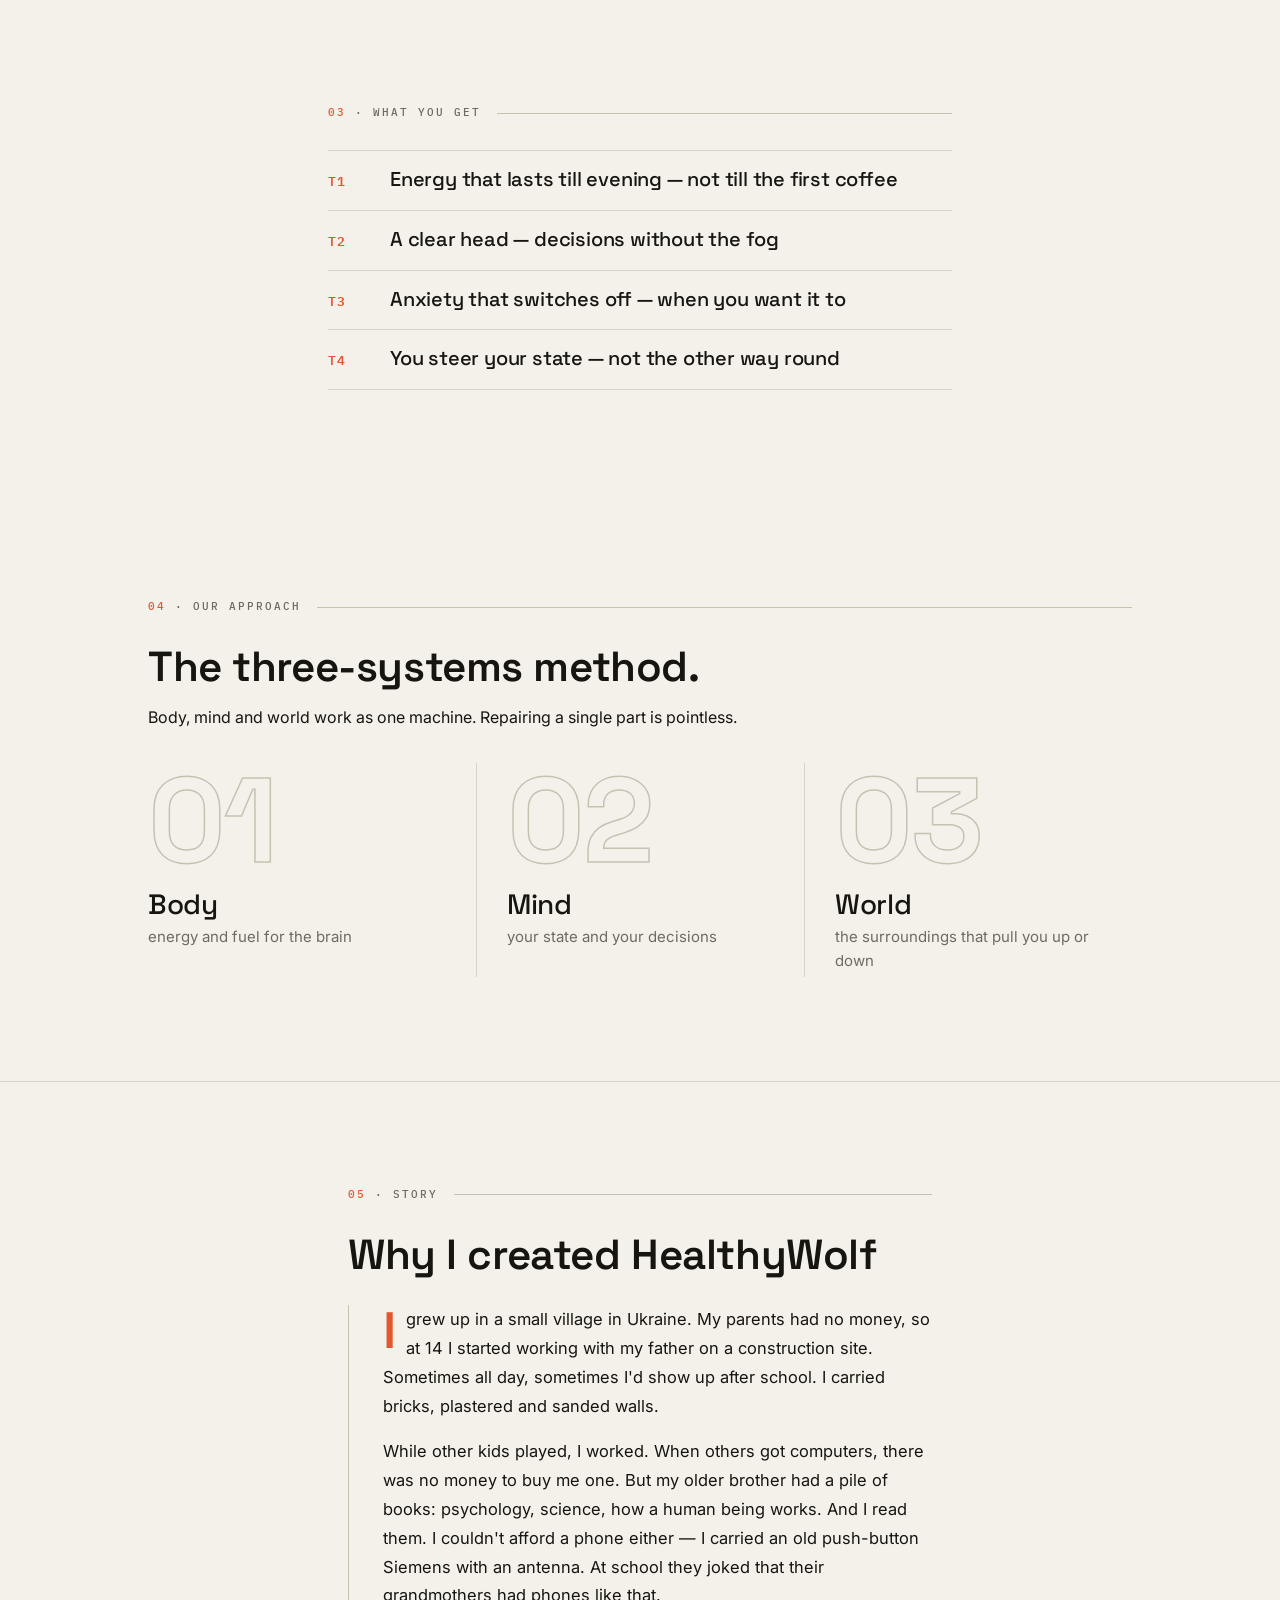
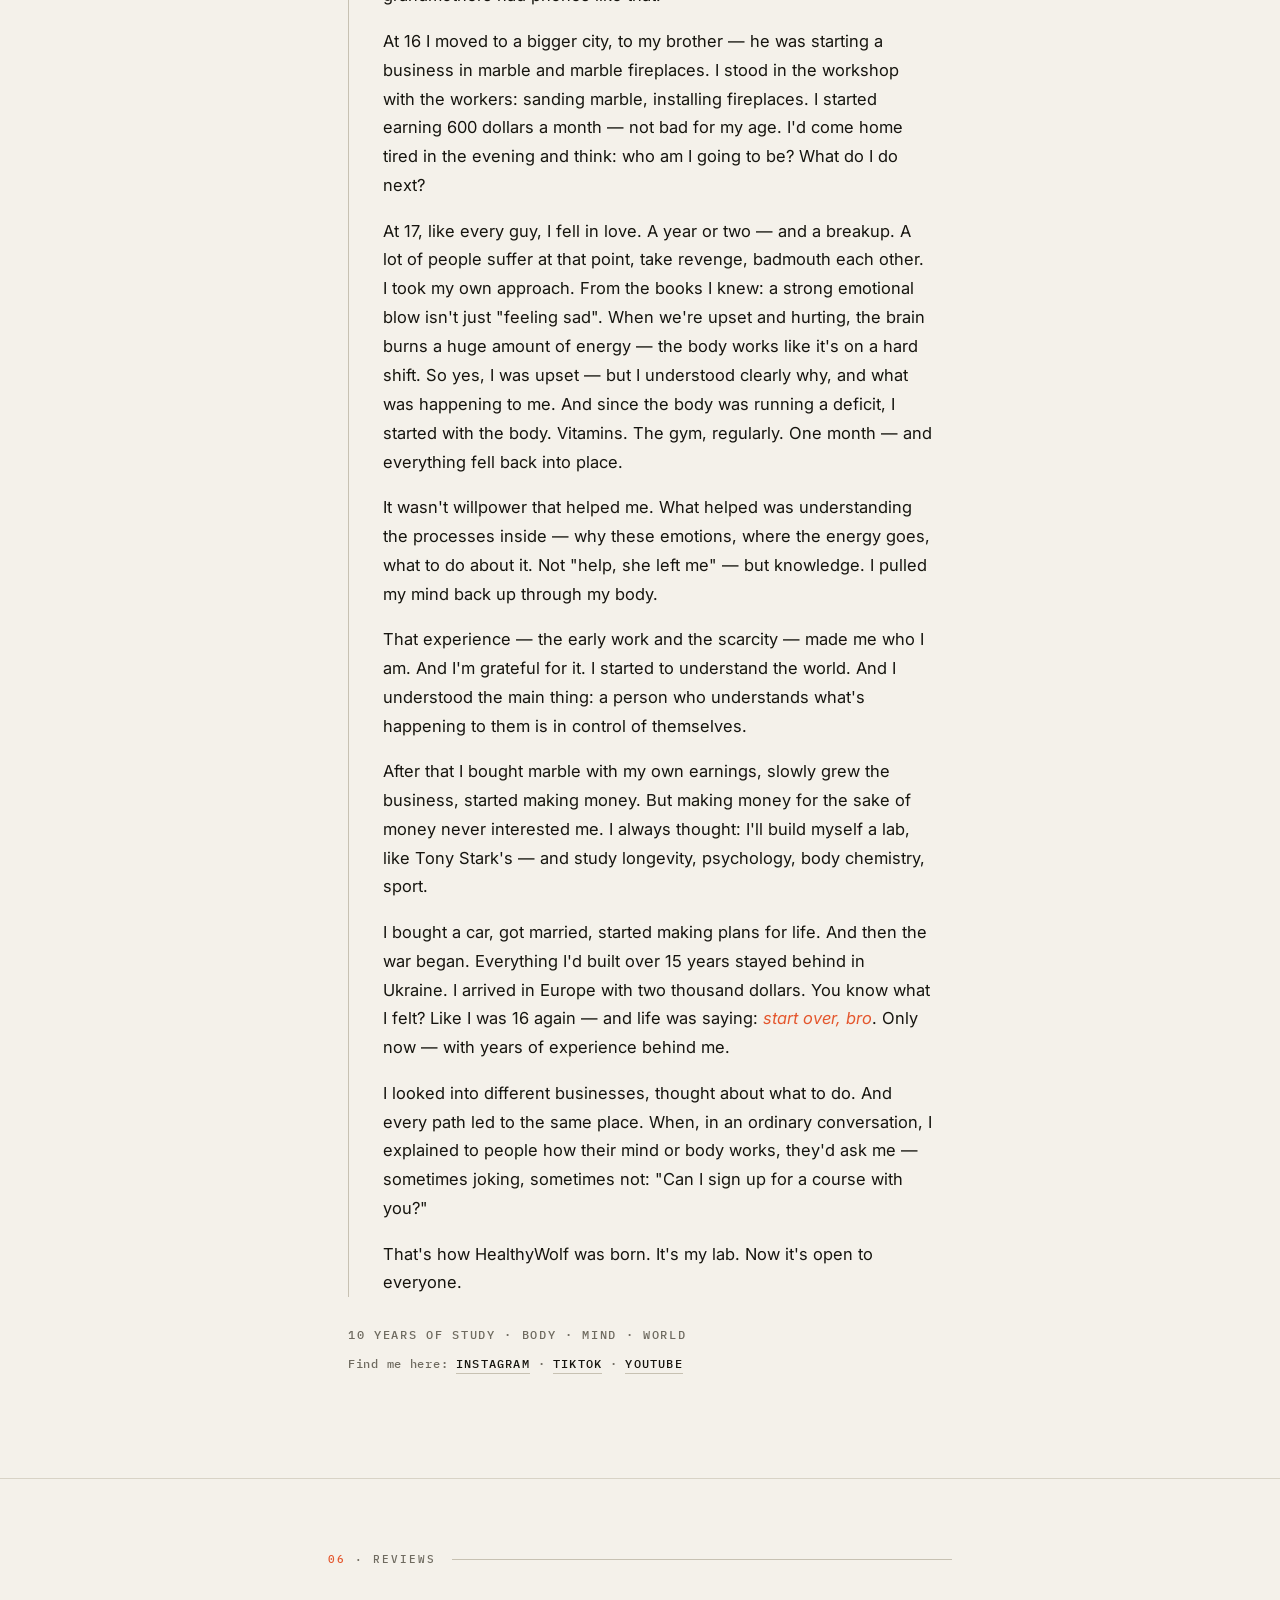
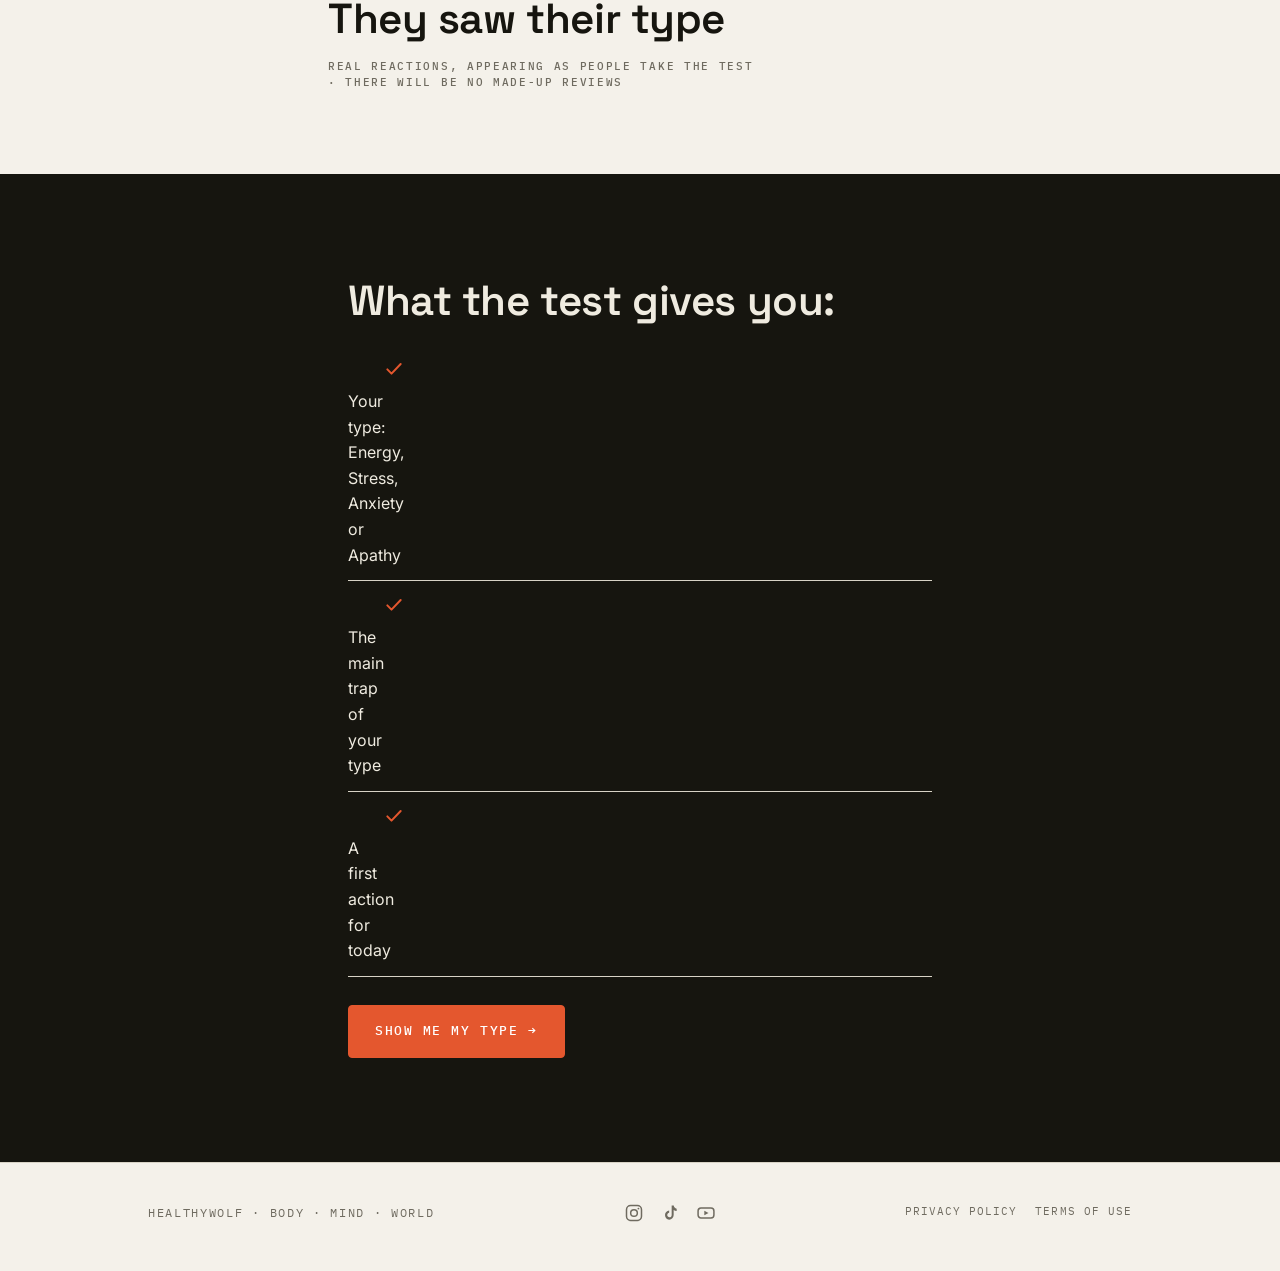
==== commit d6148d7c: "Фирменный лого волка везде + фикс фото основателя и мобильной вёрстки Логотип: - Заменил самодельную" ====
--- a/en/index.html
+++ b/en/index.html
@@ -23,8 +23,8 @@
 <meta name="twitter:description" content="Body, mind and world are one machine. A free PANAS-based test shows your type.">
 <meta name="twitter:image" content="https://myhealthywolf.com/assets/og-en.png">
 <meta name="theme-color" content="#F4F1EA">
-<link rel="icon" href="/assets/favicon.svg" type="image/svg+xml">
-<link rel="apple-touch-icon" href="/assets/favicon.svg">
+<link rel="icon" href="/assets/favicon.ico" sizes="any">
+<link rel="apple-touch-icon" href="/assets/apple-touch-icon.png">
 <link rel="preconnect" href="https://fonts.googleapis.com">
 <link rel="preconnect" href="https://fonts.gstatic.com" crossorigin>
 <link href="https://fonts.googleapis.com/css2?family=IBM+Plex+Mono:wght@400;500;600&family=Inter:wght@400;500;600&family=Space+Grotesk:wght@500;600;700&display=swap" rel="stylesheet">
@@ -39,10 +39,7 @@
 <header class="nav">
   <div class="nav__in">
     <a class="brand" href="/en/" aria-label="HealthyWolf — home">
-      <svg viewBox="0 0 48 48" fill="none" stroke="currentColor" stroke-width="2.1" stroke-linejoin="round" stroke-linecap="round" aria-hidden="true">
-        <path d="M9 8 L18 19 L24 15 L30 19 L39 8 L36 23 L32 32 L24 41 L16 32 L12 23 Z"/>
-        <path d="M17 24 L21.5 26"/><path d="M31 24 L26.5 26"/><path d="M21 34 L24 37 L27 34"/>
-      </svg>
+      <img class="brand__ico" src="/assets/wolf-ink.png" alt="" width="30" height="27">
       <span class="brand__name">Healthy<b>Wolf</b></span>
     </a>
     <button class="burger" aria-label="Menu" aria-expanded="false"><span></span></button>
--- a/assets/lab.css
+++ b/assets/lab.css
@@ -162,6 +162,13 @@
 .btn--sm { padding: 11px 18px; font-size: 12px; }
 .btn--block { display: flex; width: 100%; justify-content: center; }
 
+/* на мобиле основные CTA — на всю ширину (отступы 20px даёт .wrap) */
+@media (max-width: 480px) {
+  .btn:not(.btn--sm) { width: 100%; justify-content: center; }
+  .hero__cta { width: 100%; }
+  .result__actions { flex-direction: column; }
+}
+
 /* текст-ссылка со стрелкой */
 .tlink {
   font-family: var(--mono);
@@ -186,7 +193,7 @@
 }
 .nav__in { max-width: var(--maxw); margin: 0 auto; padding: 12px var(--pad); display: flex; align-items: center; justify-content: space-between; gap: 16px; }
 .brand { display: inline-flex; align-items: center; gap: 10px; text-decoration: none; color: var(--ink); }
-.brand svg { width: 30px; height: 30px; display: block; }
+.brand__ico { height: 28px; width: auto; display: block; }
 .brand__name { font-family: var(--display); font-weight: 600; font-size: 19px; letter-spacing: -0.01em; }
 .brand__name b { font-weight: 600; }
 
@@ -280,17 +287,22 @@
 
 /* -------- 2 колонки (интро основателя, «сейчас/обычно») -------- */
 .cols2 { display: grid; grid-template-columns: 1fr 1fr; gap: clamp(28px, 5vw, 56px); align-items: center; }
-@media (max-width: 800px) { .cols2 { grid-template-columns: 1fr; } .cols2.rev > *:first-child { order: 2; } }
+@media (max-width: 800px) {
+  .cols2 { grid-template-columns: 1fr; }
+  .cols2.rev > *:first-child { order: 2; }
+  /* на мобиле портрет основателя компактный и по центру колонки */
+  .cols2 .photo { max-width: 280px; }
+}
 
 .lead {
   font-family: var(--display); font-weight: 500; font-size: clamp(19px, 3vw, 23px);
   line-height: 1.3; color: var(--ink); margin: 0 0 18px; max-width: 26ch;
 }
 
-/* фото в рамке (разрешённая «коробка») */
-.photo { border: 1px solid var(--ink); border-radius: var(--radius); overflow: hidden; background: var(--paper-2); }
-.photo img { width: 100%; aspect-ratio: 3 / 4; object-fit: cover; object-position: 50% 12%; }
-.photo__cap { font-family: var(--mono); font-size: 10.5px; letter-spacing: 0.14em; text-transform: uppercase; color: var(--ink-2); padding: 10px 12px; border-top: 1px solid var(--line); }
+/* фото в рамке (разрешённая «коробка») — портрет «голова и плечи» */
+.photo { border: 1px solid var(--ink); border-radius: var(--radius); overflow: hidden; background: var(--paper-2); max-width: 360px; margin-inline: auto; }
+.photo img { width: 100%; height: auto; aspect-ratio: 3 / 4; object-fit: cover; object-position: 50% 15%; display: block; }
+.photo__cap { font-family: var(--mono); font-size: 10px; letter-spacing: 0.1em; text-transform: uppercase; color: var(--ink-2); padding: 10px 12px; border-top: 1px solid var(--line); white-space: nowrap; overflow: hidden; text-overflow: ellipsis; }
 
 /* -------- слот под видео -------- */
 .videoslot {
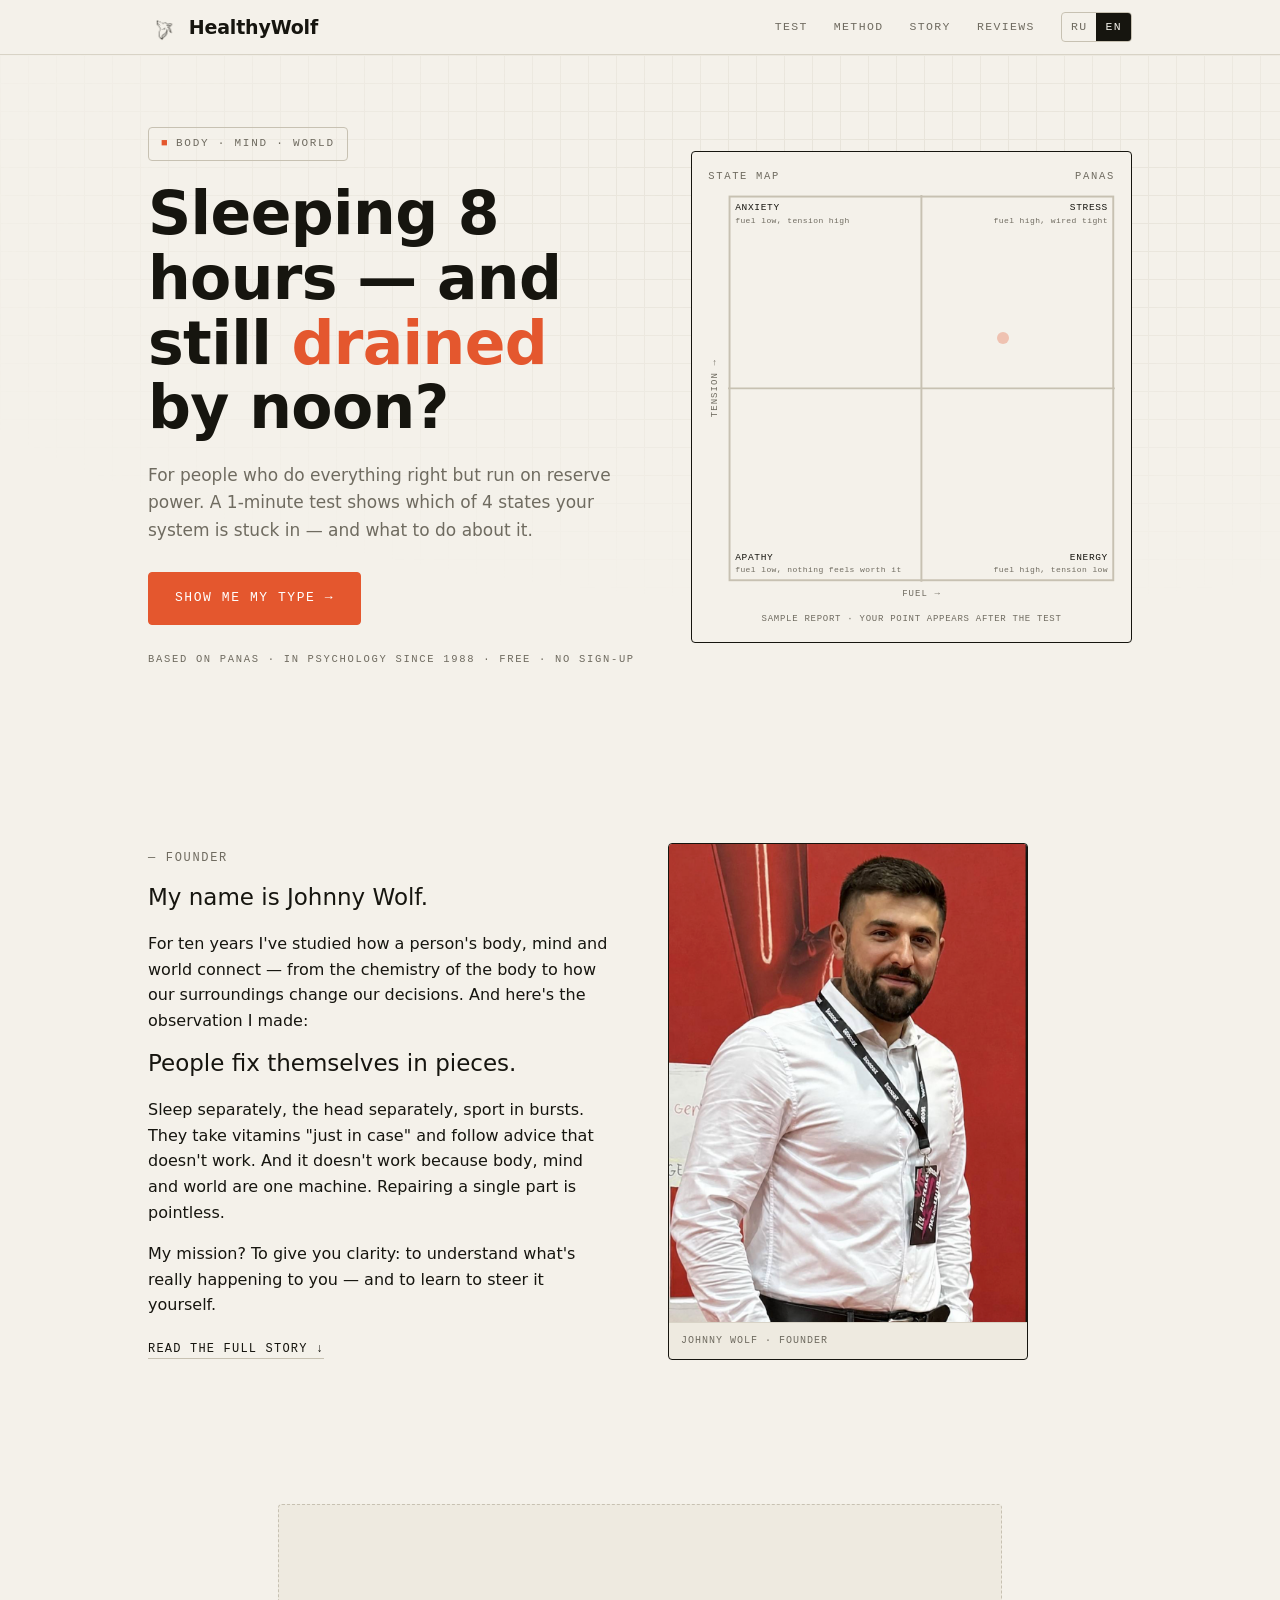
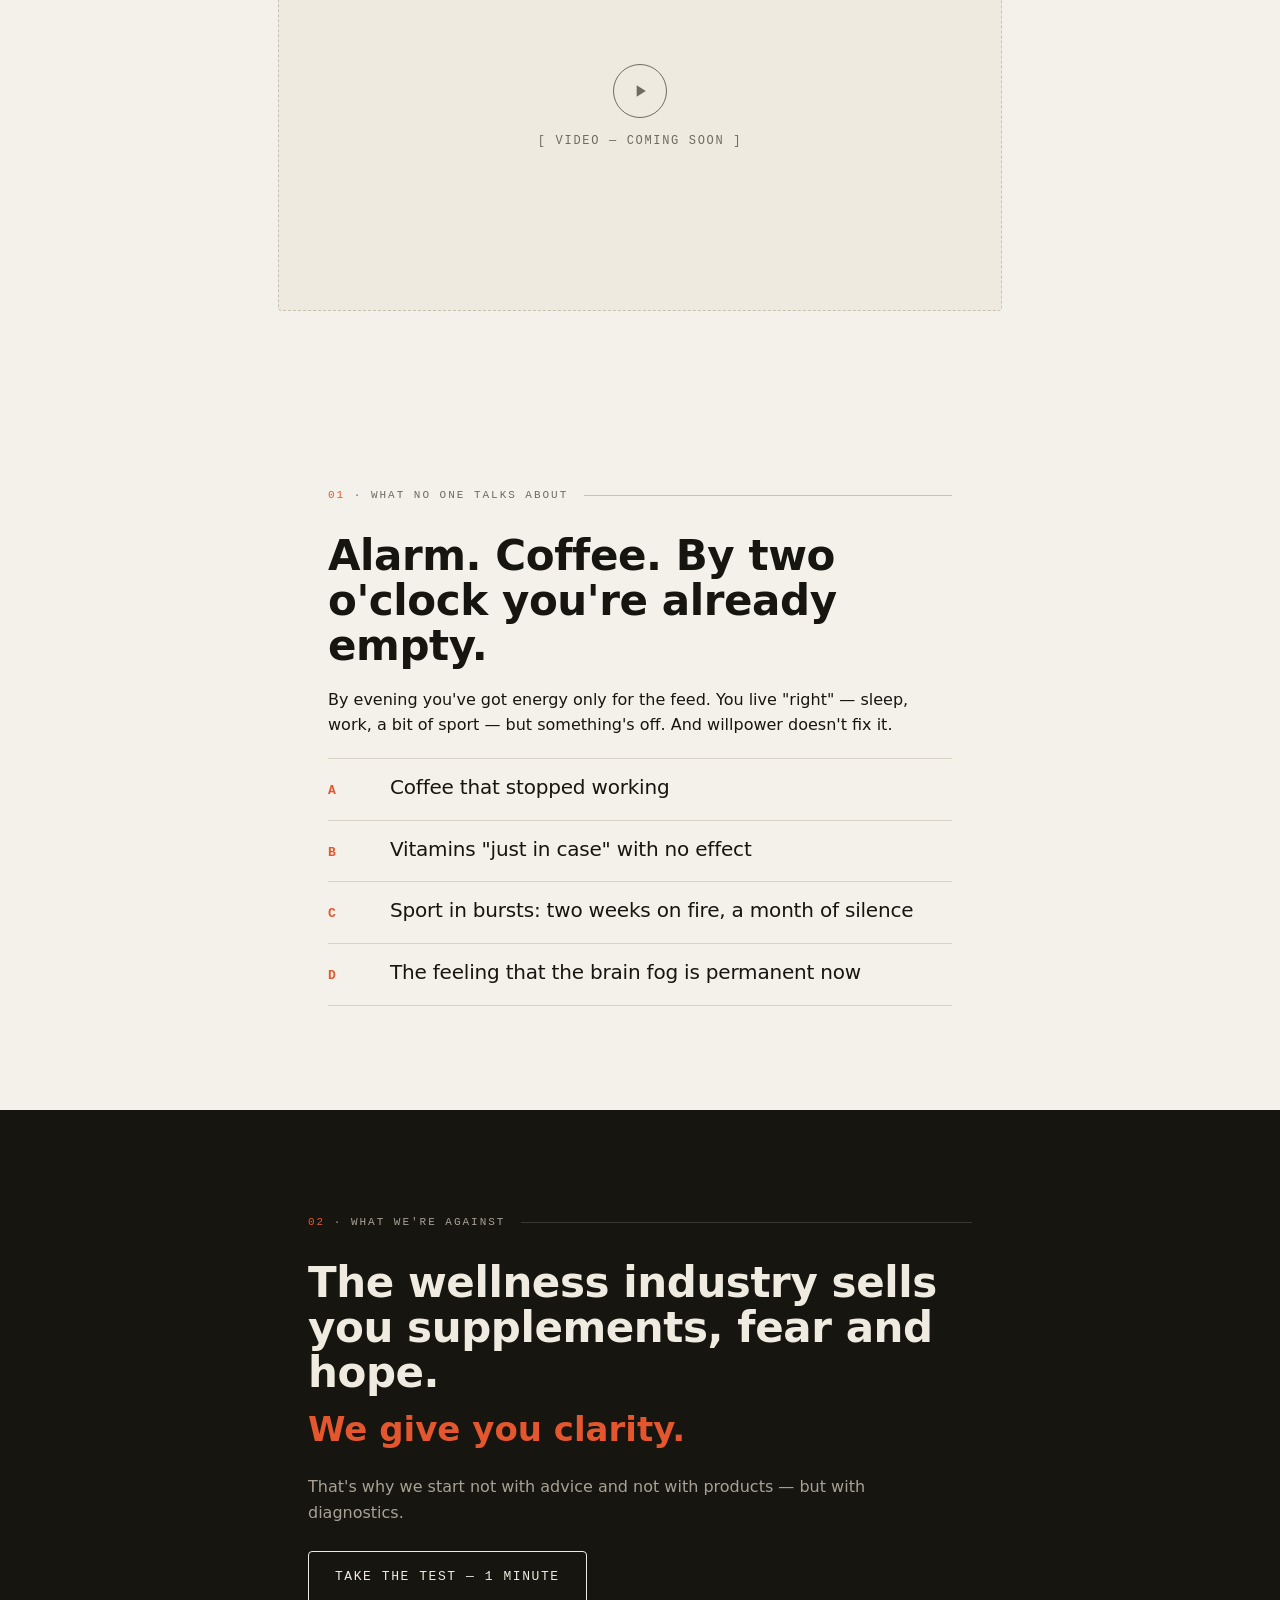
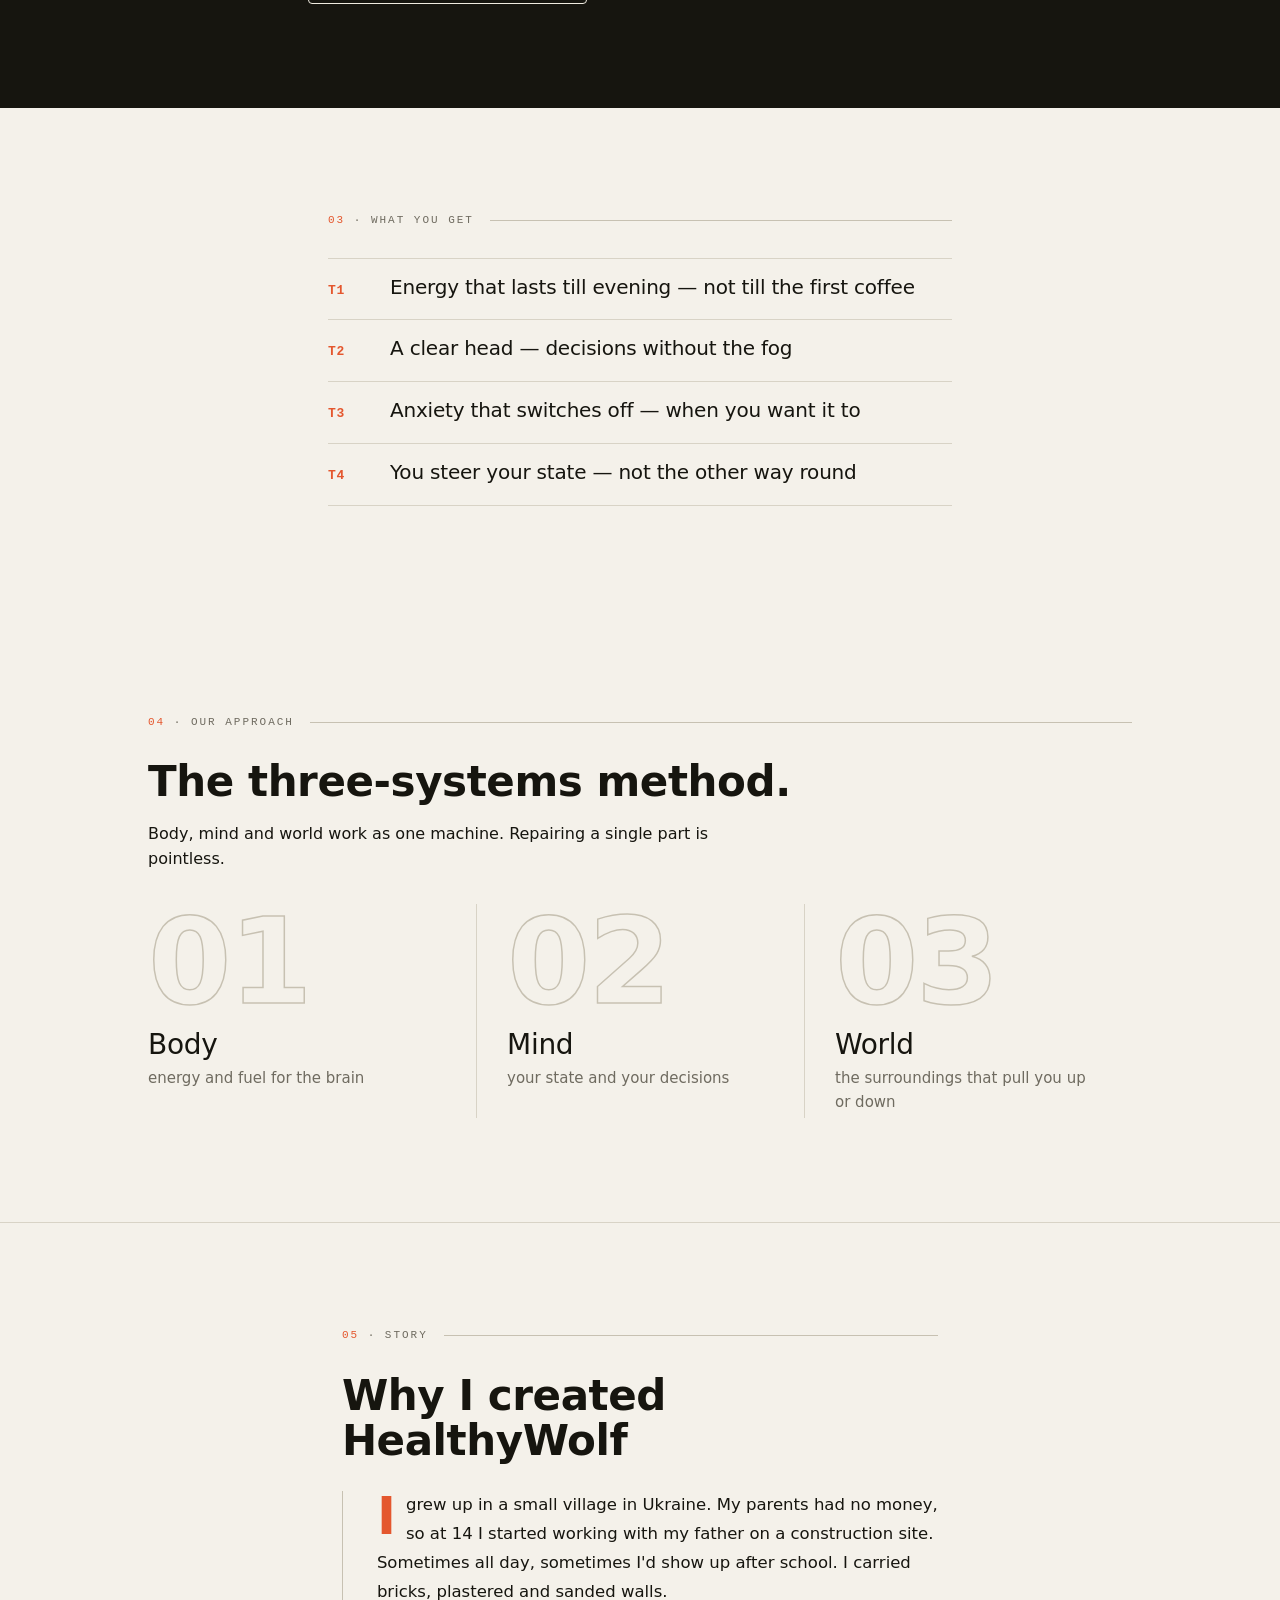
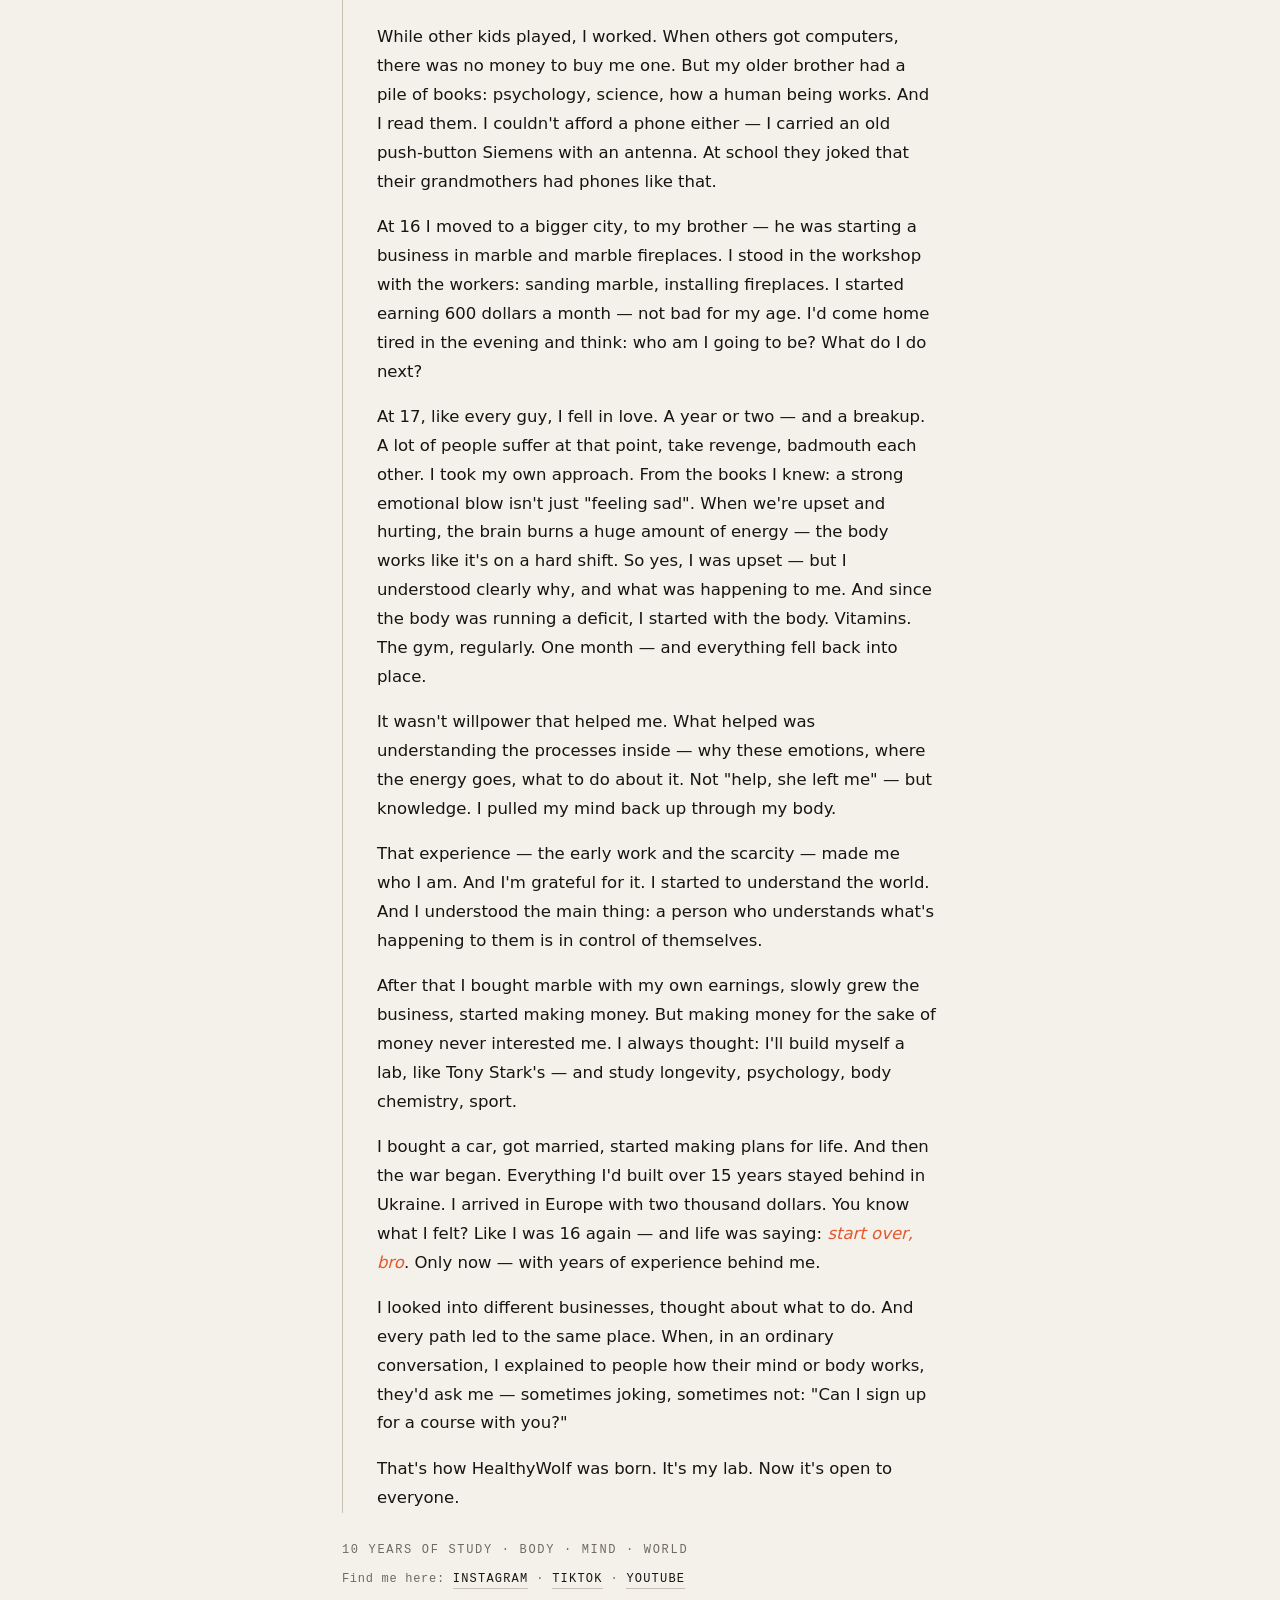
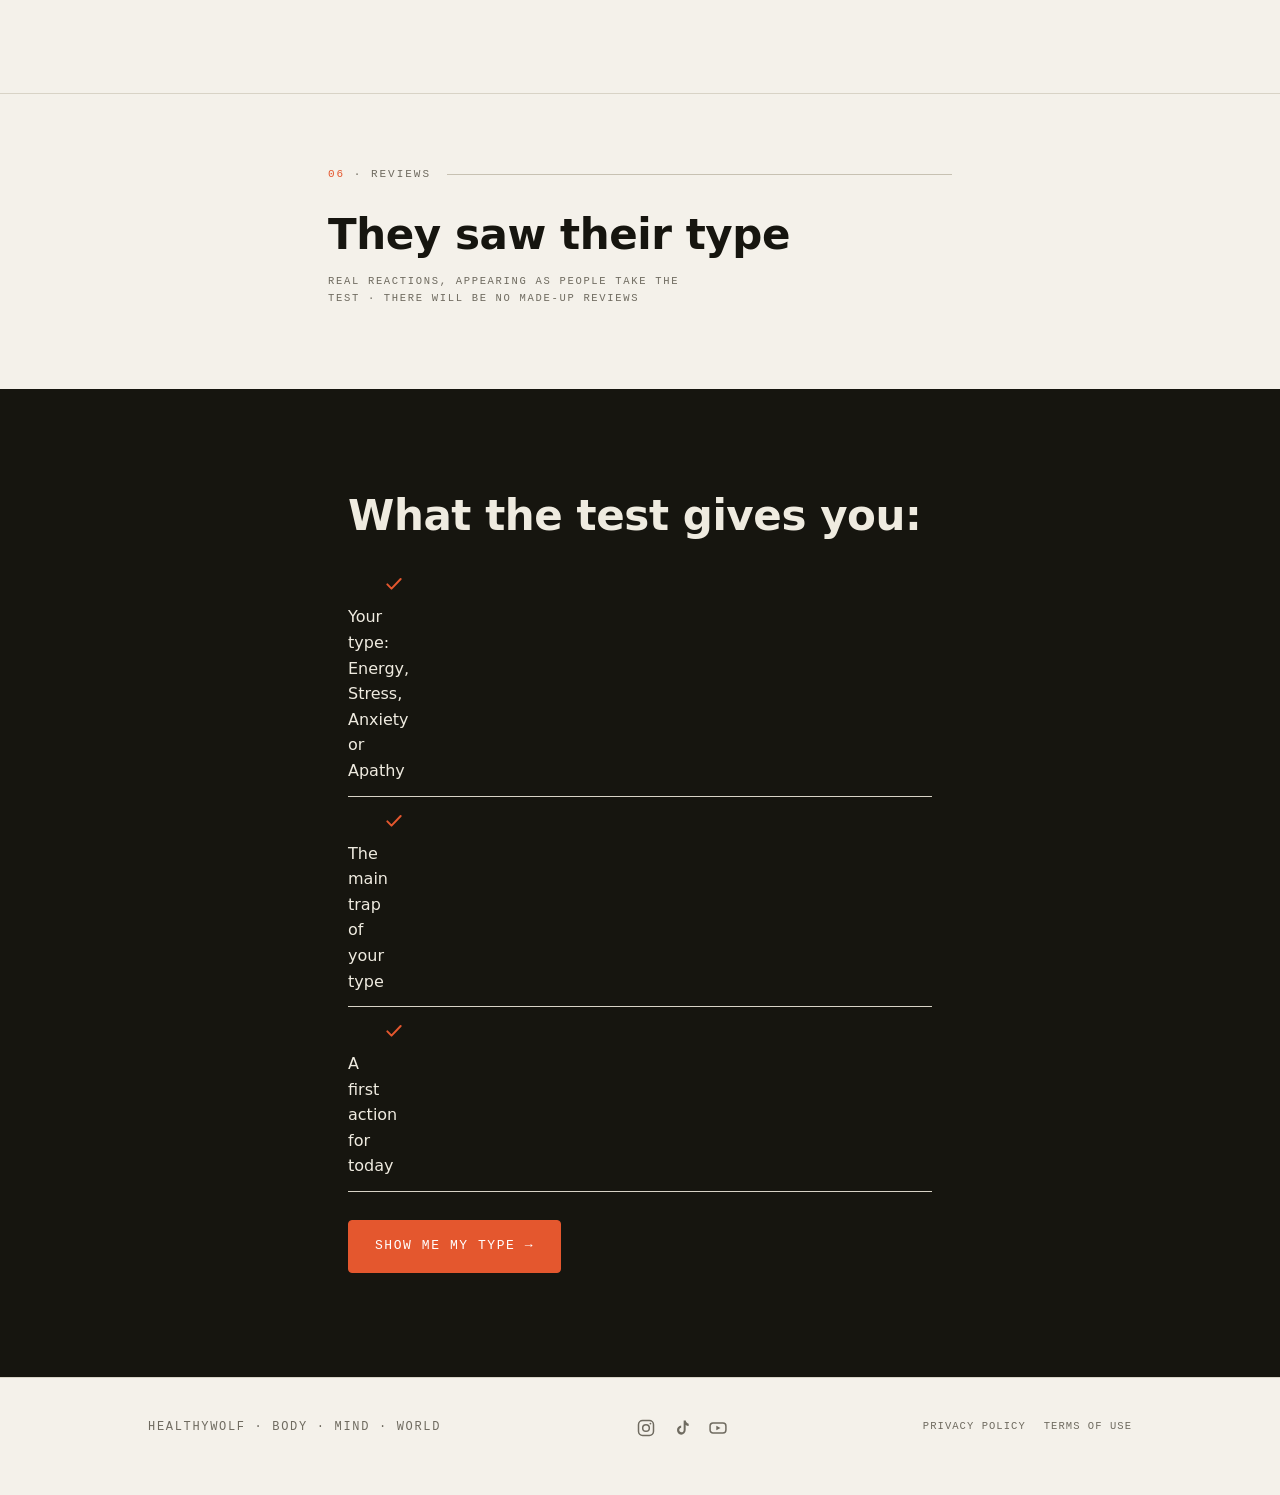
==== commit 5154e581: "Безопасность: CSP по хэшам скриптов + Referrer-Policy на всех страницах Строгая Content-Security-Pol" ====
--- a/en/index.html
+++ b/en/index.html
@@ -3,12 +3,16 @@
 <head>
 <meta charset="utf-8">
 <meta name="viewport" content="width=device-width, initial-scale=1">
+  <!-- Безопасность: CSP по хэшам inline-скриптов. Добавляешь аналитику —
+       впиши её домен в script-src/connect-src и хэш её inline-кода. -->
+  <meta http-equiv="Content-Security-Policy" content="default-src 'self'; script-src 'self' 'sha256-riitXBKGtl5y5ccA7GF6ccqJuwEVP5tm8j0ff/fbw9U=' 'sha256-bcwdCZI+Z83jej94TI3LN1e1GLMgAliA8npWfjq/yOk='; style-src 'self' 'unsafe-inline' https://fonts.googleapis.com; font-src 'self' https://fonts.gstatic.com; img-src 'self' data:; connect-src 'self'; frame-src 'none'; object-src 'none'; base-uri 'self'; form-action 'self'; upgrade-insecure-requests">
+  <meta name="referrer" content="strict-origin-when-cross-origin">
 <title>HealthyWolf — body, mind, world. A 1-minute state test</title>
 <meta name="description" content="Sleeping 8 hours and still drained by noon? A free 1-minute test based on PANAS shows which of 4 states your system is stuck in — Energy, Stress, Anxiety or Apathy — and what to do about it.">
 <link rel="canonical" href="https://myhealthywolf.com/en/">
 <link rel="alternate" hreflang="ru" href="https://myhealthywolf.com/">
 <link rel="alternate" hreflang="en" href="https://myhealthywolf.com/en/">
-<link rel="alternate" hreflang="x-default" href="https://myhealthywolf.com/">
+<link rel="alternate" hreflang="x-default" href="https://myhealthywolf.com/en/">
 <meta property="og:type" content="website">
 <meta property="og:site_name" content="HealthyWolf">
 <meta property="og:locale" content="en_US">
@@ -49,7 +53,7 @@
       <a href="#story">Story</a>
       <a href="#reviews">Reviews</a>
       <span class="lang">
-        <a href="/">RU</a>
+        <a href="/?lang=ru">RU</a>
         <a href="/en/" aria-current="true">EN</a>
       </span>
     </nav>
--- a/assets/lab.css
+++ b/assets/lab.css
@@ -454,32 +454,26 @@
 .compare .cell .v { font-family: var(--display); font-weight: 700; font-size: 30px; margin-top: 6px; }
 @media (max-width: 600px) { .compare { grid-template-columns: 1fr 1fr; } }
 
-/* email-гейт */
+/* email-гейт: размытый тизер разбора + CTA-карточка со ссылкой на форму */
 .gate { position: relative; }
 .gate__locked { filter: blur(7px); pointer-events: none; user-select: none; }
-.gate.open .gate__locked { filter: none; pointer-events: auto; user-select: auto; }
 .gate__lockbadge { position: absolute; top: 12px; left: 50%; transform: translateX(-50%); z-index: 3; }
-.gate.open .gate__lockbadge { display: none; }
 .gate__card {
   position: absolute; top: 40px; left: 50%; transform: translateX(-50%);
   width: min(460px, 92%); z-index: 4; background: var(--paper);
   border: 1px solid var(--ink); border-radius: var(--radius); padding: 26px 24px; text-align: center;
   box-shadow: 0 20px 50px rgba(22,21,15,.14);
 }
-.gate.open .gate__card { display: none; }
-.gate__card h3 { font-family: var(--display); font-weight: 600; font-size: 21px; margin-bottom: 8px; }
-.gate__card p { color: var(--ink-2); font-size: 14px; margin-bottom: 18px; max-width: none; }
-.gate__form { display: flex; flex-direction: column; gap: 10px; }
-.gate__form input[type=email] {
-  font-family: var(--mono); font-size: 14px; padding: 14px 14px; border: 1px solid var(--line-2);
-  border-radius: var(--radius); background: var(--paper); color: var(--ink); width: 100%;
-}
-.gate__form input[type=email]:focus { outline: none; border-color: var(--accent); }
-.gate__ok { font-family: var(--mono); font-size: 11px; letter-spacing: 0.1em; text-transform: uppercase; color: var(--accent); margin-top: 8px; min-height: 14px; }
-.gate__err { color: var(--accent); }
-
-.gate__done { display: none; text-align: center; font-family: var(--mono); font-size: 12px; letter-spacing: 0.1em; text-transform: uppercase; color: var(--accent); border: 1px solid var(--accent); border-radius: var(--radius); padding: 14px; margin-bottom: 26px; }
-.gate.open .gate__done { display: block; }
+.gate__title { font-family: var(--display); font-weight: 600; font-size: 19px; line-height: 1.25; letter-spacing: -0.01em; color: var(--ink); margin: 0 0 8px; text-wrap: balance; }
+.gate__sub { font-size: 13.5px; line-height: 1.45; color: var(--ink-2); margin: 0 0 18px; }
+.gate__legal { font-size: 9.5px; line-height: 1.5; letter-spacing: 0.05em; text-transform: none; color: var(--ink-2); margin: 12px 0 0; }
+.gate__legal a { color: var(--ink-2); text-decoration: underline; }
+.gate__legal a:hover { color: var(--ink); }
+/* вторичный CTA — текстовая ссылка, отделена волосяным разделителем */
+.gate__apply { display: block; margin-top: 20px; padding-top: 16px; border-top: 1px solid var(--line);
+  font-size: 11.5px; line-height: 1.4; letter-spacing: 0.02em; text-transform: none;
+  color: var(--ink-2); text-decoration: none; transition: color .15s ease; }
+.gate__apply:hover { color: var(--ink); text-decoration: underline; }
 
 .result__actions { display: flex; flex-wrap: wrap; gap: 14px; margin-top: 36px; }
 
